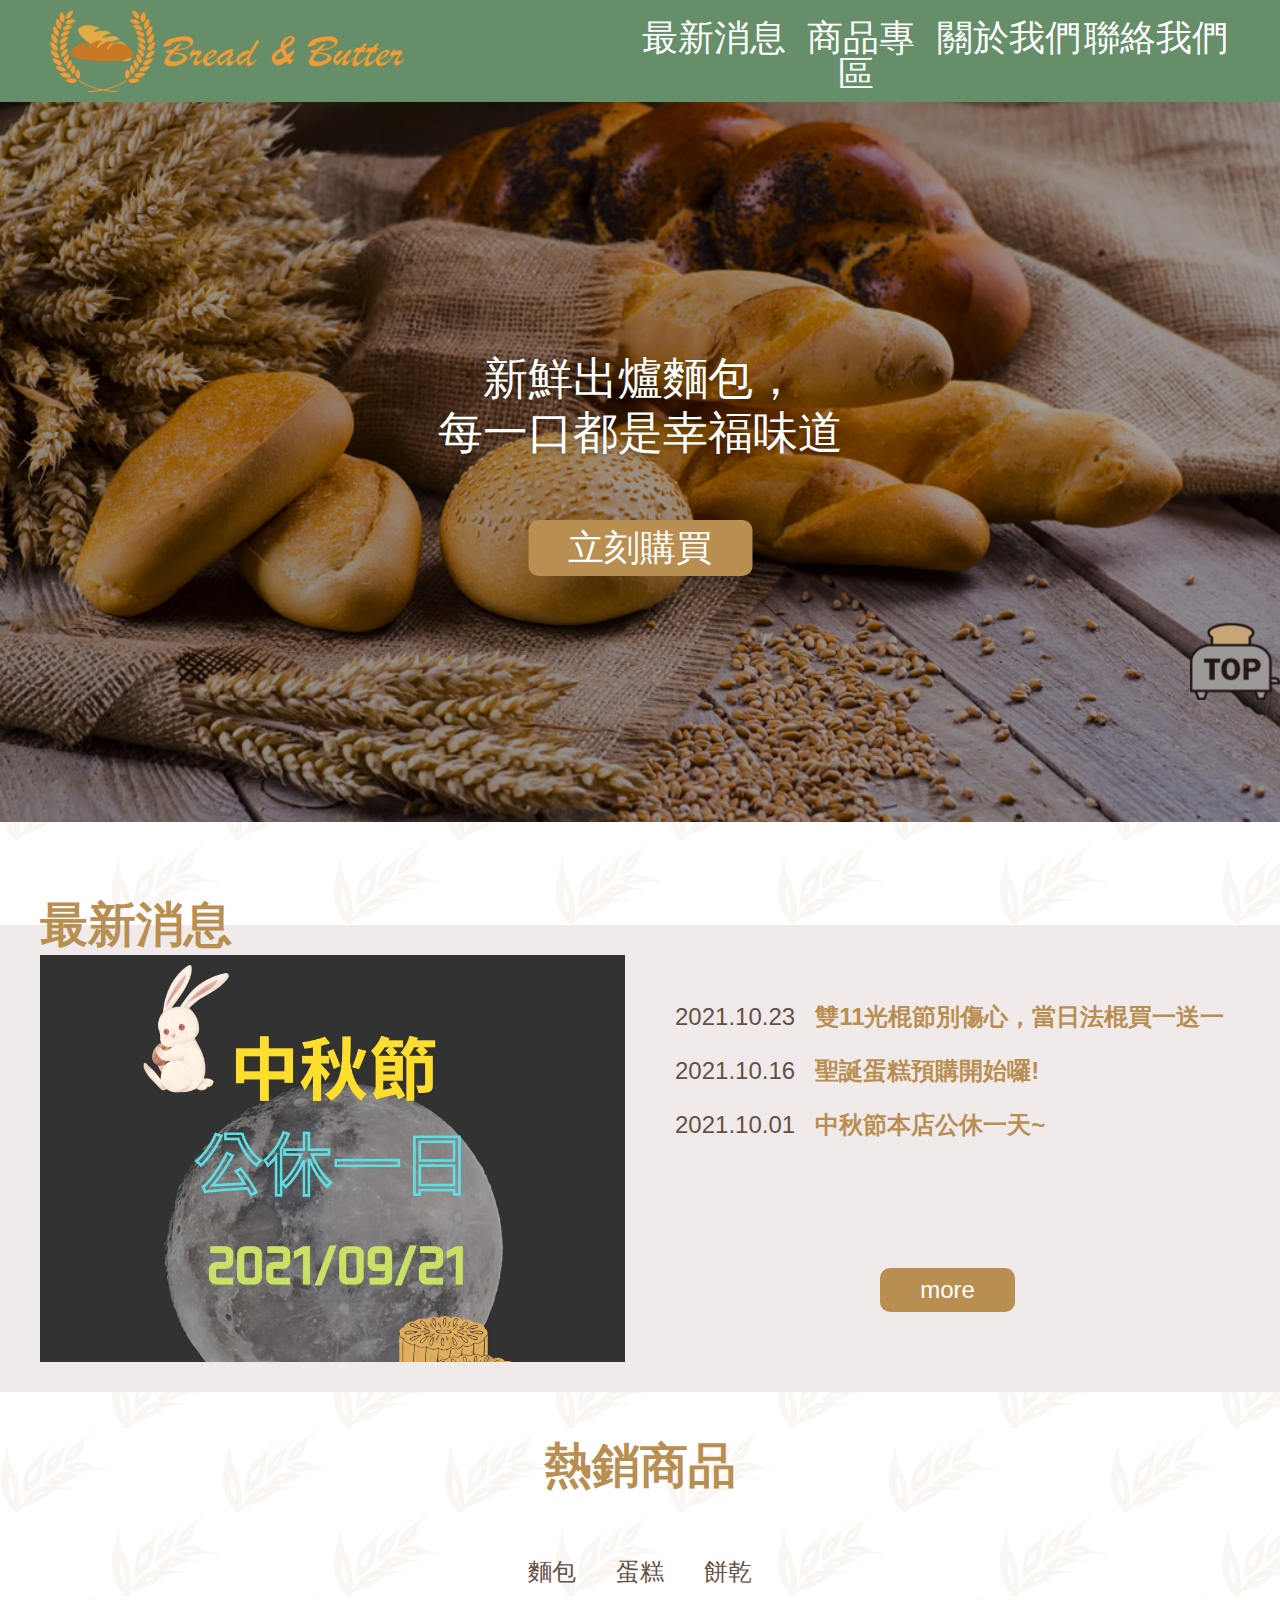
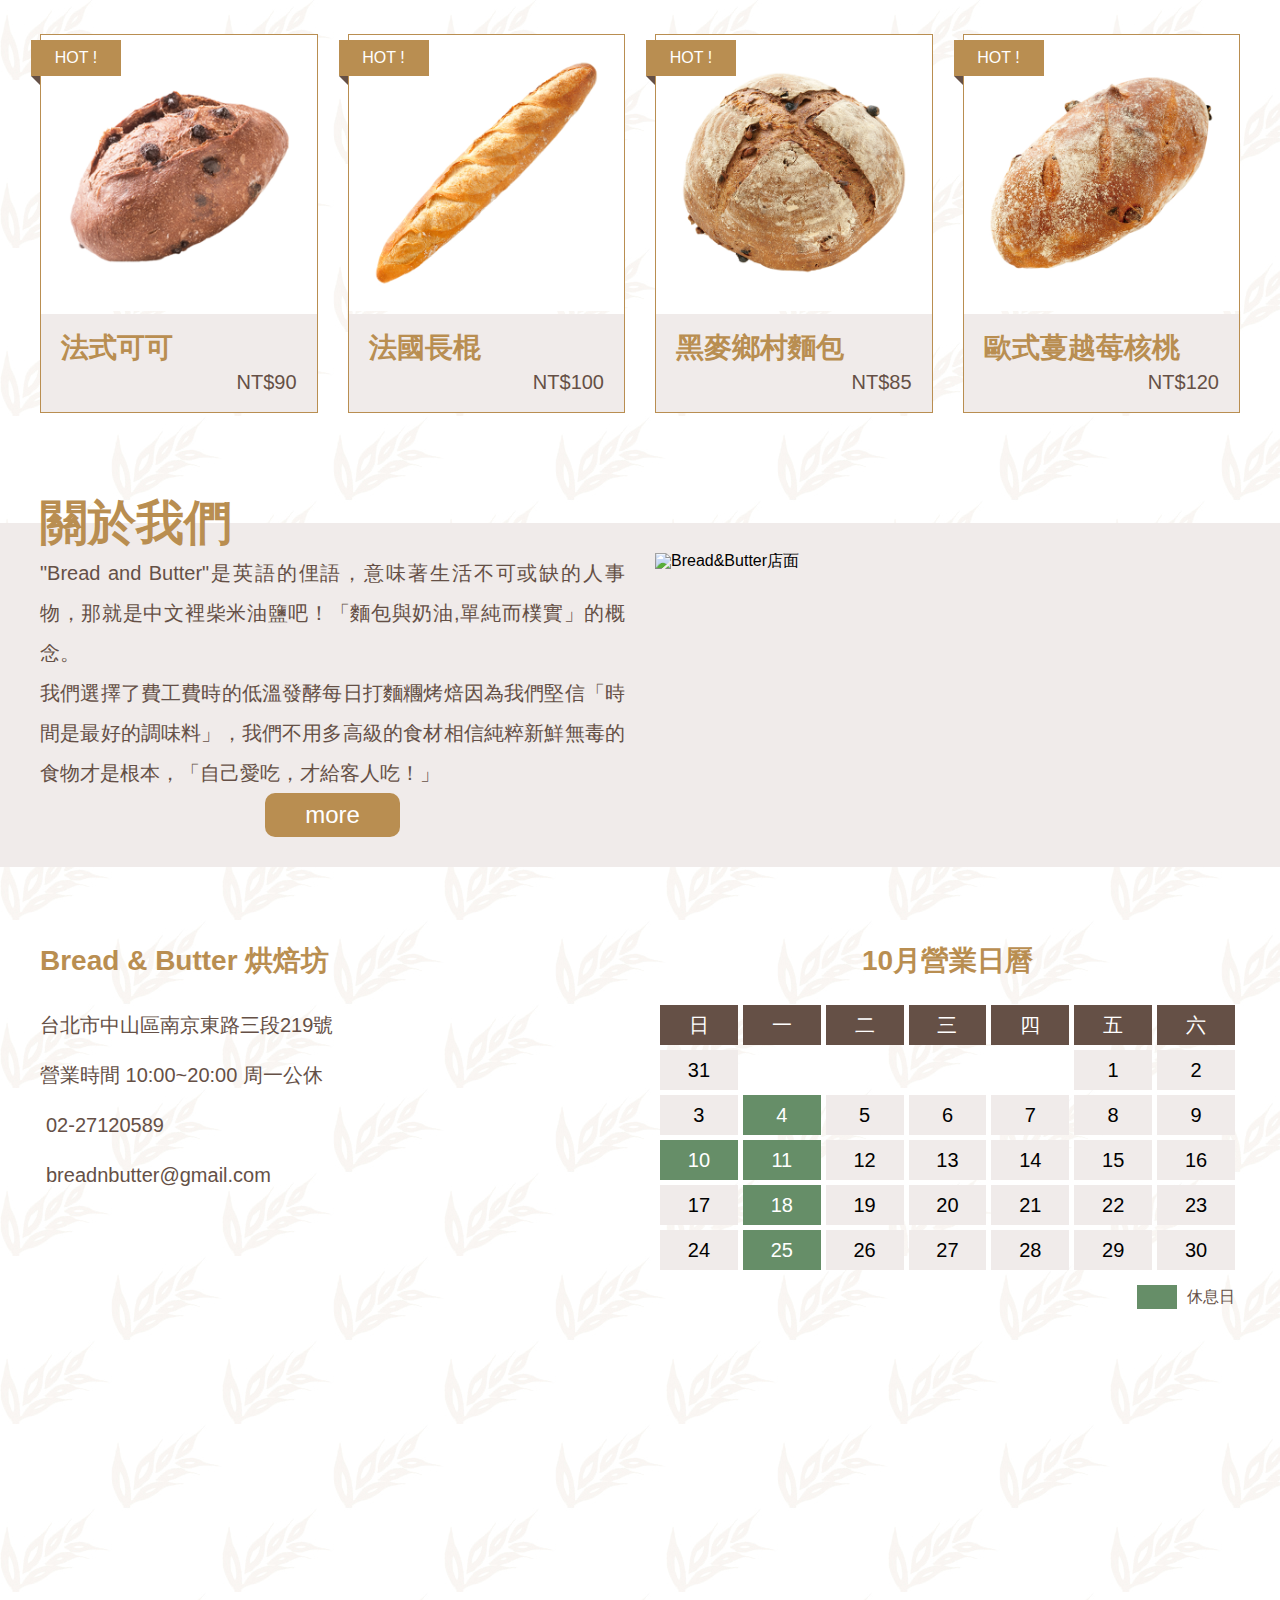
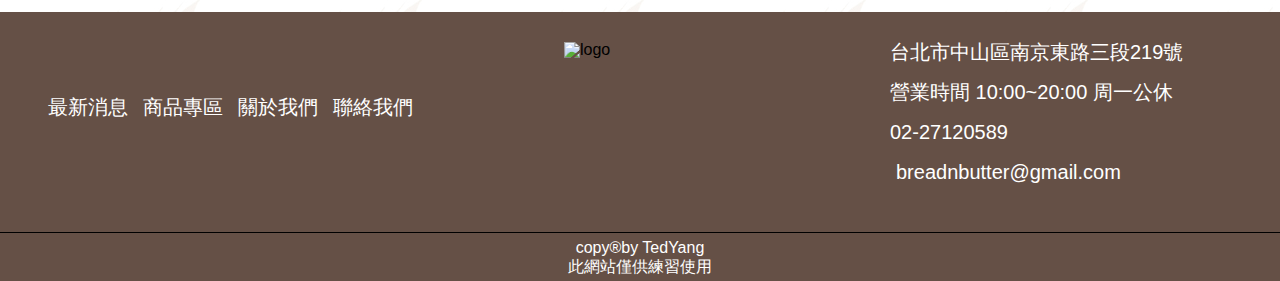
==== index.html @ bb04b6d0 "Bread&Butter初版" ====
<!DOCTYPE html>
<html lang="zh-Hant">
<head>
    <meta charset="UTF-8">
    <meta http-equiv="X-UA-Compatible" content="IE=edge">
    <meta name="viewport" content="width=device-width, initial-scale=1.0">
    <script src="https://kit.fontawesome.com/2c95395281.js" crossorigin="anonymous"></script>
    <link rel="stylesheet" href="./styles/grid.css">
    <link rel="stylesheet" href="./styles/reset.css">
    <link rel="stylesheet" href="./styles/index.css">
    <title>Bread&Butter烘焙坊 | 首頁</title>
</head>
<body>
    <!-- header區域 -->
    <header>
        <h1 class="logo">
            <a href="./index.html">
                <img src="./picture/logo/logo橫.png" alt="Bread&Butter">
            </a>
        </h1>
        <nav>
            <ul>
                <li><a href="./news.html">最新消息</a></li>
                <li><a href="./products.html">商品專區&nbsp<i class="fas fa-chevron-down"></i></a></li>
                <li><a href="./about.html">關於我們</a></li>
                <li><a href="./contact.html">聯絡我們</a></li>
            </ul>
            <div class="nav-icon">
                <a href="./login.html"><i class="fas fa-user"></i></a>
                <a href="#"><i class="fas fa-shopping-cart"></i></a>
            </div>
        </nav>
    </header>


    <!-- slogan-banner區 -->
    <section class="banner" >
        <div class="slider">
            <img src="./picture/banner/banner1.png" alt="banner">
        </div>
        <div class="slogan">
            <p>新鮮出爐麵包，</p>
            <p>每一口都是幸福味道</p>
            <a class="btn" href="./products.html">立刻購買</a>
        </div>
    </section>

    <!-- 最新消息 -->
    <section class="news">
        <div class="container">
            <h2>最新消息</h2>
            <div class="row">
                <div class="col-12 col-md-6">
                    <div class="pic">
                        <img src="./picture/news/中秋節.png" alt="中秋放假">
                    </div>
                </div>
                <div class="col-12 col-md-6">
                    <div class="news-txt">
                        <div class="news-list">
                            <div class="news-title">
                                <time datetime="2021-10-23">2021.10.23</time>
                                <h3><a href="#">雙11光棍節別傷心，當日法棍買一送一</a></h3>
                            </div>
                            <div class="news-title">
                                <time datetime="2021-10-16">2021.10.16</time>
                                <h3><a href="#">聖誕蛋糕預購開始囉!</a></h3>
                            </div>
                            <div class="news-title">
                                <time datetime="2021-10-01">2021.10.01</time>
                                <h3><a href="#">中秋節本店公休一天~</a></h3>
                            </div>
                        </div>
                        <a class="more" href="./news.html">more</a>
                    </div>
                </div>
            </div>
        </div>
    </section>

    <!-- 熱銷商品 -->
    <section class="hot-product">
        <h2>熱銷商品</h2>
        <div class="product-tabs">
            <a class="product-tab" href="#">麵包</a>
            <a class="product-tab" href="#">蛋糕</a>
            <a class="product-tab" href="#">餅乾</a>
        </div>
        <div class="container">
            <div class="row">
                <div class="product-card col-6 col-md-3">
                    <div class="product-item">
                        <div class="hot-tag">HOT !
                            <div class="angle"></div>
                        </div>
                        <div class="pic">
                            <img src="./picture/product/法式可可.jpg" alt="法式可可">
                            <div class="product-btn">
                                <div class="detail">
                                    <a href="#">
                                        <i class="fas fa-search"></i>
                                    </a>
                                </div>
                                <div class="shopping-cart">
                                    <a href="">
                                        <i class="fas fa-shopping-cart"></i>
                                    </a>
                                </div>
                            </div>
                        </div>
                        <div class="txt">
                            <h3>法式可可</h3>
                            <p class="price">NT$90</p>
                        </div>
                    </div>
                </div>
                <div class="product-card col-6 col-md-3">
                    <div class="product-item">
                        <div class="hot-tag">HOT !
                            <div class="angle"></div>
                        </div>
                        <div class="pic">
                            <img src="./picture/product/法國長棍.jpg" alt="法國長棍">
                            <div class="product-btn">
                                <div class="detail">
                                    <a href="./product-content.html">
                                        <i class="fas fa-search"></i>
                                    </a>
                                </div>
                                <div class="shopping-cart">
                                    <a href="">
                                        <i class="fas fa-shopping-cart"></i>
                                    </a>
                                </div>
                            </div>
                        </div>
                        <div class="txt">
                            <h3>法國長棍</h3>
                            <p class="price">NT$100</p>
                        </div>
                    </div>
                </div>
                <div class="product-card col-6 col-md-3">
                    <div class="product-item">
                        <div class="hot-tag">HOT !
                            <div class="angle"></div>
                        </div>
                        <div class="pic">
                            <img src="./picture/product/黑麥鄉村麵包.jpg" alt="黑麥鄉村麵包">
                            <div class="product-btn">
                                <div class="detail">
                                    <a href="#">
                                        <i class="fas fa-search"></i>
                                    </a>
                                </div>
                                <div class="shopping-cart">
                                    <a href="">
                                        <i class="fas fa-shopping-cart"></i>
                                    </a>
                                </div>
                            </div>
                        </div>
                        <div class="txt">
                            <h3>黑麥鄉村麵包</h3>
                            <p class="price">NT$85</p>
                        </div>
                    </div>
                </div>
                <div class="product-card col-6 col-md-3">
                    <div class="product-item">
                        <div class="hot-tag">HOT !
                            <div class="angle"></div>
                        </div>
                        <div class="pic">
                            <img src="./picture/product/歐式蔓越莓核桃.jpg" alt="歐式蔓越莓核桃">
                            <div class="product-btn">
                                <div class="detail">
                                    <a href="#">
                                        <i class="fas fa-search"></i>
                                    </a>
                                </div>
                                <div class="shopping-cart">
                                    <a href="">
                                        <i class="fas fa-shopping-cart"></i>
                                    </a>
                                </div>
                            </div>
                        </div>
                        <div class="txt">
                            <h3>歐式蔓越莓核桃</h3>
                            <p class="price">NT$120</p>
                        </div>
                    </div>
                </div>
            </div>
        </div>
    </section>

    <!-- 關於我們 -->
    <section class="about">
        <div class="container">
            <h2>關於我們</h2>
            <div class="row">
                <div class="col-12 col-md-6">
                    <div class="pic">
                        <img src="./picture/shop/店家照片.png" alt="Bread&Butter店面
                        ">
                    </div>
                </div>
                <div class="col-12 col-md-6">
                    <div class="about-txt">
                        <p><em>"Bread and Butter"</em>是英語的俚語，意味著生活不可或缺的人事物，那就是中文裡柴米油鹽吧！「麵包與奶油,單純而樸實」的概念。<br>
                        我們選擇了費工費時的低溫發酵每日打麵糰烤焙因為我們堅信「時間是最好的調味料」，我們不用多高級的食材相信純粹新鮮無毒的食物才是根本，「自己愛吃，才給客人吃！」</p>
                        <a class="more" href="#">more</a>
                    </div>
                </div>
            </div>
        </div>
    </section>

    <!-- 店家資訊 -->
    <section class="shop-info">
        <div class="container">
            <div class="row">
                <div class="col-12 col-md-6">
                    <div class="info">
                        <div class="shop-name">Bread & Butter 烘焙坊</div>
                        <div class="address">台北市中山區南京東路三段219號</div>
                        <div class="service-time">營業時間   10:00~20:00  周一公休</div>
                        <div class="tel">
                            <i class="fas fa-phone-alt"></i>
                            <span>02-27120589</span>
                        </div>
                        <div class="email">
                            <i class="fas fa-envelope"></i>
                            <a href="">breadnbutter@gmail.com</a>
                        </div>
                    </div>
                </div>
                <div class="col-12 col-md-6">
                    <div class="calendar">
                        <table>
                            <caption>10月營業日曆</caption>
                            <thead>
                                <tr>
                                    <th>日</th>
                                    <th>一</th>
                                    <th>二</th>
                                    <th>三</th>
                                    <th>四</th>
                                    <th>五</th>
                                    <th>六</th>
                                </tr>
                            </thead>
                            <tbody>
                                <tr>
                                    <td>31</td>
                                    <td class="empty"></td>
                                    <td class="empty"></td>
                                    <td class="empty"></td>
                                    <td class="empty"></td>
                                    <td>1</td>
                                    <td>2</td>
                                </tr>
                                <tr>
                                    <td>3</td>
                                    <td class="close-date">4</td>
                                    <td>5</td>
                                    <td>6</td>
                                    <td>7</td>
                                    <td>8</td>
                                    <td>9</td>
                                </tr>
                                <tr>
                                    <td class="close-date">10</td>
                                    <td class="close-date">11</td>
                                    <td>12</td>
                                    <td>13</td>
                                    <td>14</td>
                                    <td>15</td>
                                    <td>16</td>
                                </tr>
                                <tr>
                                    <td>17</td>
                                    <td class="close-date">18</td>
                                    <td>19</td>
                                    <td>20</td>
                                    <td>21</td>
                                    <td>22</td>
                                    <td>23</td>
                                </tr>
                                <tr>
                                    <td>24</td>
                                    <td class="close-date">25</td>
                                    <td>26</td>
                                    <td>27</td>
                                    <td>28</td>
                                    <td>29</td>
                                    <td>30</td>
                                </tr>
                                </tbody>
                        </table>
                        <div class="close-note">
                            <div class="close-color"></div>
                            <div class="close-text">休息日</div>
                        </div>
                    </div>
                </div>
            </div>
        </div>
    </section>

    <!-- 回到頁首 -->
    <div class="pagetop">
        <a href="#">
            <img class="nohover" src="./picture/pagetop.png" alt="pagetop">
            <img  class="hover" src="./picture/pagetop-hover.png" alt="pagetop">
        </a>
    </div>


    <!-- 地圖 -->
    <section class="map">
        <iframe src="https://www.google.com/maps/embed?pb=!1m18!1m12!1m3!1d3614.467687045422!2d121.54106421537914!3d25.052132843717526!2m3!1f0!2f0!3f0!3m2!1i1024!2i768!4f13.1!3m3!1m2!1s0x3442abe6b0446815%3A0xf006dde8c27afcc7!2z57ev6IKyVGliYU1l6ZmE6Kit5Y-w5YyX6IG36KiT5Lit5b-D!5e0!3m2!1szh-TW!2stw!4v1633399311346!5m2!1szh-TW!2stw" style="border:0;" allowfullscreen="" loading="lazy">
        </iframe>
    </section>

    <!-- footer區域 -->
    <footer>
        <div class="container">
            <div class="row">
                <div class="col-12 col-md-4">
                    <div class="footer-list">
                        <ul>
                            <li><a href="./news.html">最新消息</a></li>
                            <li><a href="./products.html">商品專區</a></li>
                            <li><a href="./about.html">關於我們</a></li>
                            <li><a href="./contact.html">聯絡我們</a></li>
                        </ul>
                    </div>
                </div>
                <div class="col-12 col-md-4 ">
                    <div class="footer-logo">
                        <img src="./picture/LOGO/logo.png" alt="logo">
                    </div>
                </div>
                <div class="col-12 col-md-4">
                    <div class="footer-info">
                        <div class="address">台北市中山區南京東路三段219號</div>
                        <div class="service-time">營業時間   10:00~20:00  周一公休</div>
                        <div class="tel">
                            <i class="fas fa-phone-alt"></i>
                            <span>02-27120589</span>
                        </div>
                        <div class="email">
                            <i class="fas fa-envelope"></i>
                            <a href="">breadnbutter@gmail.com</a>
                        </div>
                    </div>    
                </div>
            </div>
        </div>
        <div class="copyright">
            <p>copy&reg;by TedYang<br>此網站僅供練習使用</p>
        </div>       
    </footer>
</body>
</html>
---- styles/grid.css ----
* {
  margin: 0;
  padding: 0;
}

:root {
  --col-gap: 15px;
}

.container {
  max-width: 1200px;
  margin: auto;
  padding: 0 var(--col-gap);
}

.row {
  display: flex;
  flex-wrap: wrap;
  margin-left: calc(var(--col-gap) * -1);
  margin-right: calc(var(--col-gap) * -1);
}

[class*="col-"],
.col {
  box-sizing: border-box;
  padding: 0 var(--col-gap);
  margin-bottom: calc(var(--col-gap) * 2);
  margin-top: calc(var(--col-gap) * 2);
}
.col-1 {
  /* width: 8.333333%; */
  flex: 0 0 8.333333%;
}
.col-2 {
  /* width: 16.666666%; */
  flex: 0 0 16.666666%;
}
.col-3 {
  /* width: 25%; */
  flex: 0 0 25%;
}
.col-4 {
  /* width: 33.333333%; */
  flex: 0 0 33.333333%;
}
.col-5 {
  /* width: 41.666666%; */
  flex: 0 0 41.666666%;
}
.col-6 {
  /* width: 50%; */
  flex: 0 0 50%;
}
.col-7 {
  /* width: 58.333333%; */
  flex: 0 0 58.333333%;
}
.col-8 {
  /* width: 66.666666%; */
  flex: 0 0 66.666666%;
}
.col-9 {
  /* width: 75%; */
  flex: 0 0 75%;
}
.col-10 {
  /* width: 83.333333%; */
  flex: 0 0 83.333333%;
}
.col-11 {
  /* width: 91.666666%; */
  flex: 0 0 91.666666%;
}
.col-12 {
  /* width: 100%; */
  flex: 0 0 100%;
}

@media screen and (min-width: 768px) {
  .col-md-1 {
    /* width: 8.333333%; */
    flex: 0 0 8.333333%;
  }
  .col-md-2 {
    /* width: 16.666666%; */
    flex: 0 0 16.666666%;
  }
  .col-md-3 {
    /* width: 25%; */
    flex: 0 0 25%;
  }
  .col-md-4 {
    /* width: 33.333333%; */
    flex: 0 0 33.333333%;
  }
  .col-md-5 {
    /* width: 41.666666%; */
    flex: 0 0 41.666666%;
  }
  .col-md-6 {
    /* width: 50%; */
    flex: 0 0 50%;
  }
  .col-md-7 {
    /* width: 58.333333%; */
    flex: 0 0 58.333333%;
  }
  .col-md-8 {
    /* width: 66.666666%; */
    flex: 0 0 66.666666%;
  }
  .col-md-9 {
    /* width: 75%; */
    flex: 0 0 75%;
  }
  .col-md-10 {
    /* width: 83.333333%; */
    flex: 0 0 83.333333%;
  }
  .col-md-11 {
    /* width: 91.666666%; */
    flex: 0 0 91.666666%;
  }
  .col-md-12 {
    /* width: 100%; */
    flex: 0 0 100%;
  }
}

@media screen and (min-width: 1024px) {
  .col-lg-1 {
    /* width: 8.333333%; */
    flex: 0 0 8.333333%;
  }
  .col-lg-2 {
    /* width: 16.666666%; */
    flex: 0 0 16.666666%;
  }
  .col-lg-3 {
    /* width: 25%; */
    flex: 0 0 25%;
  }
  .col-lg-4 {
    /* width: 33.333333%; */
    flex: 0 0 33.333333%;
  }
  .col-lg-5 {
    /* width: 41.666666%; */
    flex: 0 0 41.666666%;
  }
  .col-lg-6 {
    /* width: 50%; */
    flex: 0 0 50%;
  }
  .col-lg-7 {
    /* width: 58.333333%; */
    flex: 0 0 58.333333%;
  }
  .col-lg-8 {
    /* width: 66.666666%; */
    flex: 0 0 66.666666%;
  }
  .col-lg-9 {
    /* width: 75%; */
    flex: 0 0 75%;
  }
  .col-lg-10 {
    /* width: 83.333333%; */
    flex: 0 0 83.333333%;
  }
  .col-lg-11 {
    /* width: 91.666666%; */
    flex: 0 0 91.666666%;
  }
  .col-lg-12 {
    /* width: 100%; */
    flex: 0 0 100%;
  }
}

@media screen and (min-width: 1200px) {
  .col-xl-1 {
    /* width: 8.333333%; */
    flex: 0 0 8.333333%;
  }
  .col-xl-2 {
    /* width: 16.666666%; */
    flex: 0 0 16.666666%;
  }
  .col-xl-3 {
    /* width: 25%; */
    flex: 0 0 25%;
  }
  .col-xl-4 {
    /* width: 33.333333%; */
    flex: 0 0 33.333333%;
  }
  .col-xl-5 {
    /* width: 41.666666%; */
    flex: 0 0 41.666666%;
  }
  .col-xl-6 {
    /* width: 50%; */
    flex: 0 0 50%;
  }
  .col-xl-7 {
    /* width: 58.333333%; */
    flex: 0 0 58.333333%;
  }
  .col-xl-8 {
    /* width: 66.666666%; */
    flex: 0 0 66.666666%;
  }
  .col-xl-9 {
    /* width: 75%; */
    flex: 0 0 75%;
  }
  .col-xl-10 {
    /* width: 83.333333%; */
    flex: 0 0 83.333333%;
  }
  .col-xl-11 {
    /* width: 91.666666%; */
    flex: 0 0 91.666666%;
  }
  .col-xl-12 {
    /* width: 100%; */
    flex: 0 0 100%;
  }
}
---- styles/index.css ----
body {
  background-image: url(/picture/背景.gif);
  font-family: Noto Sans Tc Regular, Arial, sans-serif, serif;
}
/* header區域 */
header {
  display: flex;
  justify-content: space-between;
  align-items: center;
  background-color: rgb(102, 142, 104);
  padding: 10px 50px;
  position: sticky;
  top: 0;
  z-index: 99;
  box-sizing: border-box;
}

.logo {
  width: 30%;
}
.logo a img {
  width: 100%;
  vertical-align: bottom;
}

nav {
  width: 50%;
  display: flex;
  justify-content: space-between;
  align-self: flex-end;
  position: relative;
}

nav ul {
  width: 100%;
  display: flex;
}

nav ul li {
  width: 25%;
  text-align: center;
}

nav ul li a {
  text-decoration: none;
  color: white;
  font-size: 36px;
}

.nav-icon a i {
  text-decoration: none;
  color: white;
  font-size: 30px;
}

.nav-icon {
  position: absolute;
  right: 40px;
  top: -50px;
}
.nav-icon a {
  margin-left: 30px;
}

/* slogan-banner區 */
.banner {
  margin-bottom: 100px;
  position: relative;
}

.banner .slider img {
  width: 100%;
  height: 80vh;
  object-fit: cover;
  object-position: center center;
}

.slogan {
  display: flex;
  flex-direction: column;
  align-items: center;
  position: absolute;
  top: 50%;
  left: 50%;
  transform: translate(-50%, -50%);
}

.slogan p {
  color: white;
  font-size: 5vmin;
  line-height: 1.2;
  text-shadow: 0 3px 5px rgba(0, 0, 0, 0.3);
}

.slogan a.btn {
  margin-top: 60px;
  text-decoration: none;
  color: white;
  background-color: rgb(185, 142, 81);
  font-size: 4vmin;
  padding: 10px 40px;
  border: none;
  border-radius: 10px;
  text-decoration: none;
  color: white;
}

.slogan a.btn:hover {
  background-color: rgb(101, 80, 70);
}

/* 最新消息 */
.news {
  background-color: rgb(240, 235, 234);
}

.news .container {
  position: relative;
}

.news h2 {
  font-size: 48px;
  font-weight: 700;
  color: rgb(185, 142, 81);
  position: absolute;
  top: -24px;
}

.news .pic {
  width: 100%;
  height: 100%;
}

.news .pic img {
  width: 100%;
  height: 100%;
  object-fit: cover;
  vertical-align: bottom;
}

.news-txt {
  display: flex;
  flex-direction: column;
  height: 100%;
  justify-content: space-around;
}

.news-title {
  display: flex;
  margin-bottom: 30px;
}

.news-title time {
  color: rgb(101, 80, 70);
  font-size: 24px;
  padding: 0 20px;
}

.news-title h3 a {
  color: rgb(185, 142, 81);
  text-decoration: none;
  font-size: 24px;
  font-weight: 600;
}

.news-title h3 a:hover {
  border-bottom: 2px solid rgb(185, 142, 81);
}

.news-txt .more {
  align-self: center;
  border: none;
  background-color: rgb(185, 142, 81);
  color: white;
  text-decoration: none;
  font-size: 24px;
  padding: 10px 40px;
  border-radius: 10px;
}

/* 熱銷商品 */
.hot-product {
  margin-bottom: 80px;
}

.hot-product h2 {
  color: rgb(185, 142, 81);
  font-size: 48px;
  font-weight: 700;
  text-align: center;
  margin: 50px 0;
}

div.product-tabs {
  display: flex;
  justify-content: center;
}

a.product-tab {
  color: rgb(101, 80, 70);
  font-size: 24px;
  margin: 20px;
  text-decoration: none;
}

.product-card {
  display: flex;
  flex-direction: column;
}

.product-item {
  border: 1px solid rgb(185, 142, 81);
  display: flex;
  flex-direction: column;
  flex-grow: 1;
  cursor: pointer;
  transition: transform 0.5s;
  position: relative;
}

.product-item:hover {
  transform: translateY(-10px);
  box-shadow: 0 5px 10px rgba(0, 0, 0, 0.3);
}

.product-item:hover .product-btn {
  opacity: 1;
}

.hot-tag {
  width: 70px;
  background-color: rgb(185, 142, 81);
  padding: 10px;
  text-align: center;
  color: white;
  position: absolute;
  top: 5px;
  left: -10px;
  z-index: 2;
}

.hot-tag .angle {
  height: 0;
  width: 0;
  border-top: 9px solid rgb(101, 80, 70);
  border-left: 9px solid transparent;
  position: absolute;
  left: 0;
  bottom: -9px;
}

.product-item .pic {
  width: 100%;
  position: relative;
}

.product-item .pic img {
  width: 100%;
}

.product-btn {
  display: flex;
  justify-content: space-evenly;
  align-items: center;
  background-color: rgba(0, 0, 0, 0.4);
  position: absolute;
  top: 0;
  left: 0;
  width: 100%;
  height: 100%;
  opacity: 0;
}

.detail {
  padding: 10px;
  border: 1px solid white;
  border-radius: 10px;
}

.detail:hover {
  border-color: rgb(185, 142, 81);
  background-color: rgb(185, 142, 81);
}

.detail:hover i {
  color: white;
}

.detail a i {
  font-size: 30px;
  color: white;
}

.shopping-cart {
  padding: 10px;
  border: 1px solid white;
  border-radius: 10px;
}

.shopping-cart:hover {
  border-color: rgb(185, 142, 81);
  background-color: rgb(185, 142, 81);
}

.shopping-cart:hover i {
  color: white;
}

.shopping-cart a i {
  font-size: 30px;
  color: white;
}

.product-item .txt {
  background-color: rgb(240, 235, 234);
  padding: 20px;
  display: flex;
  flex-direction: column;
  flex-grow: 1;
}

.product-item .txt h3 {
  color: rgb(185, 142, 81);
  font-size: 28px;
  font-weight: 600;
  margin-bottom: 10px;
  flex-grow: 1;
}

.product-item .txt .price {
  color: rgb(101, 80, 70);
  font-size: 20px;
  text-align: end;
}

/* 關於我們 */
.about {
  background-color: rgb(240, 235, 234);
  margin: 50px 0;
}

.about .container {
  position: relative;
}

.about h2 {
  font-size: 48px;
  font-weight: 700;
  color: rgb(185, 142, 81);
  position: absolute;
  top: -24px;
}

.about .row {
  flex-direction: column;
}

@media screen and (min-width: 768px) {
  .about .row {
    flex-direction: row-reverse;
  }
}

.about-txt {
  display: flex;
  height: 100%;
  flex-direction: column;
  text-align: justify;
  justify-content: space-around;
  direction: ltr;
}

.about-txt p {
  color: rgb(101, 80, 70);
  font-size: 20px;
  line-height: 2;
}

.about-txt a.more {
  align-self: center;
  border: none;
  background-color: rgb(185, 142, 81);
  color: white;
  text-decoration: none;
  font-size: 24px;
  padding: 10px 40px;
  border-radius: 10px;
}

a.more:hover {
  background-color: rgb(101, 80, 70);
}

.about .pic {
  width: 100%;
  height: 100%;
}

.about .pic img {
  width: 100%;
  height: 100%;
  object-fit: cover;
  vertical-align: bottom;
}

/* 店家資訊 */

.shop-name {
  color: rgb(185, 142, 81);
  font-size: 28px;
  font-weight: 600;
  margin-bottom: 40px;
}

.info {
  font-size: 20px;
  color: rgb(101, 80, 70);
}

.info .address,
.service-time,
.tel,
.email {
  margin-bottom: 30px;
}

.info .tel span {
  margin-left: 6px;
}

.info .email a {
  text-decoration: none;
  color: rgb(101, 80, 70);
  margin-left: 6px;
}

table {
  width: 100%;
  border-collapse: separate;
  border-spacing: 5px;
  text-align: center;
  empty-cells: hide;
  font-size: 20px;
}

caption {
  color: rgb(185, 142, 81);
  font-size: 28px;
  font-weight: 700;
  margin-bottom: 25px;
}

thead {
  background-color: rgb(101, 80, 70);
  color: #fff;
}

th {
  padding: 10px 0;
}

td {
  background-color: rgb(240, 235, 234);
  padding: 10px 0;
}

.close-date {
  background-color: rgb(102, 142, 104);
  color: white;
}

.close-note {
  display: flex;
  justify-content: flex-end;
  align-items: center;
  margin-top: 10px;
}

.close-color {
  width: 40px;
  height: 24px;
  background-color: rgb(102, 142, 104);
  margin-right: 10px;
}

.close-text {
  margin-right: 5px;
  color: rgb(101, 80, 70);
}

/* 地圖 */
.map iframe {
  width: 100%;
  height: 30vh;
}

/* fooet區域 */
footer {
  background-color: rgb(101, 80, 70);
}

.footer-list {
  height: 100%;
  display: flex;
  align-items: center;
}

.footer-list ul {
  width: 100%;
  display: flex;
  justify-content: space-between;
}

.footer-list ul li {
  width: 25%;
  text-align: center;
}

.footer-list ul li a {
  display: block;
  width: 100%;
  color: white;
  text-decoration: none;
  /* text-align: center; */
  font-size: 20px;
  margin-bottom: 30px;
}

.footer-logo {
  width: 100%;
  display: flex;
  justify-content: center;
}

.footer-logo img {
  width: 40%;
}

.footer-info {
  margin-left: 30px;
}

.footer-info .address,
.footer-info .service-time,
.footer-info .tel,
.footer-info .email {
  font-size: 20px;
  color: white;
  margin-bottom: 20px;
}

.footer-info .email {
  display: flex;
  align-items: center;
}

.footer-info .info i {
  color: white;
}

.footer-info .email a {
  text-decoration: none;
  color: white;
  margin-left: 6px;
}

.copyright {
  color: white;
  font-size: 16px;
  text-align: center;
  line-height: 1.2;
  border-top: 1px solid black;
  padding: 5px;
}

/* 回到頁首 */

.pagetop {
  width: 90px;
  position: fixed;
  right: 0px;
  bottom: 200px;
}

.pagetop img {
  width: 100%;
  vertical-align: bottom;
}

img.hover {
  position: absolute;
  bottom: 0;
  left: 0;
  opacity: 0;
}

.pagetop:hover .nohover {
  opacity: 0;
}

.pagetop:hover .hover {
  opacity: 1;
}
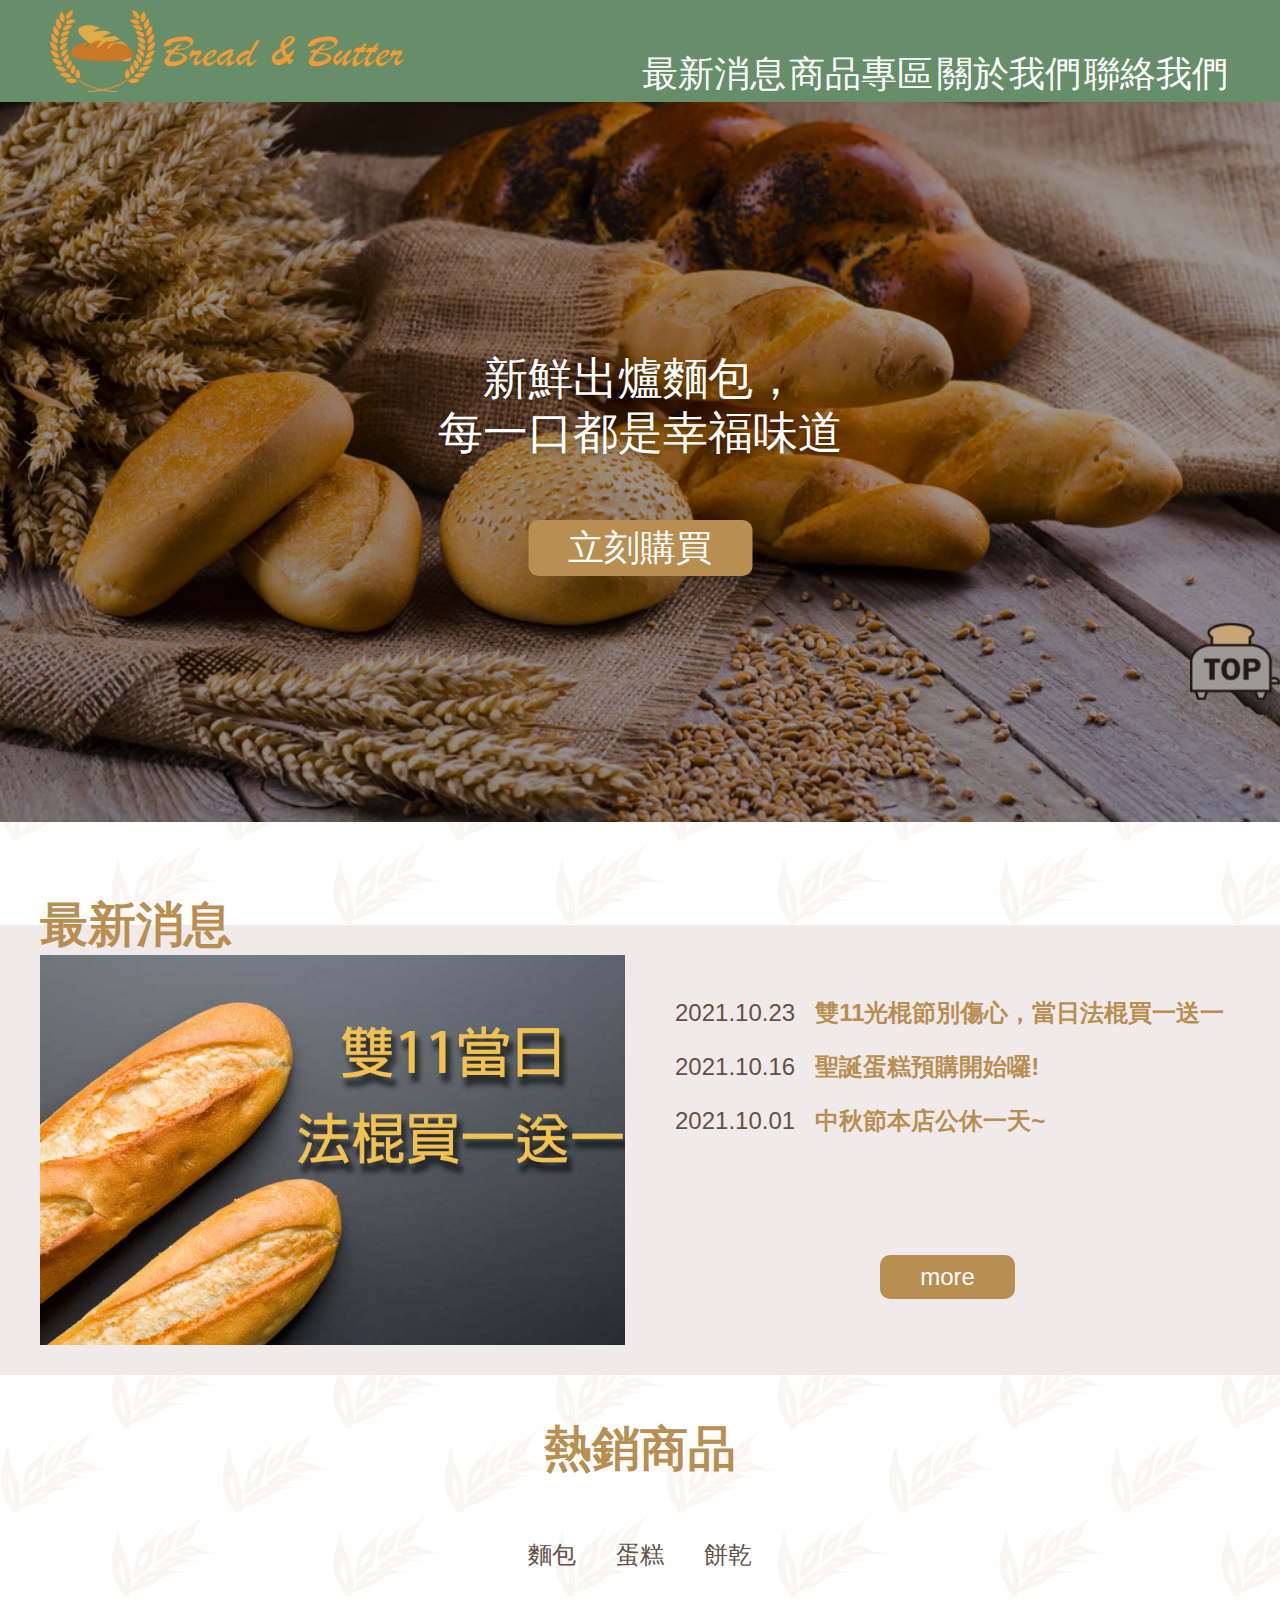
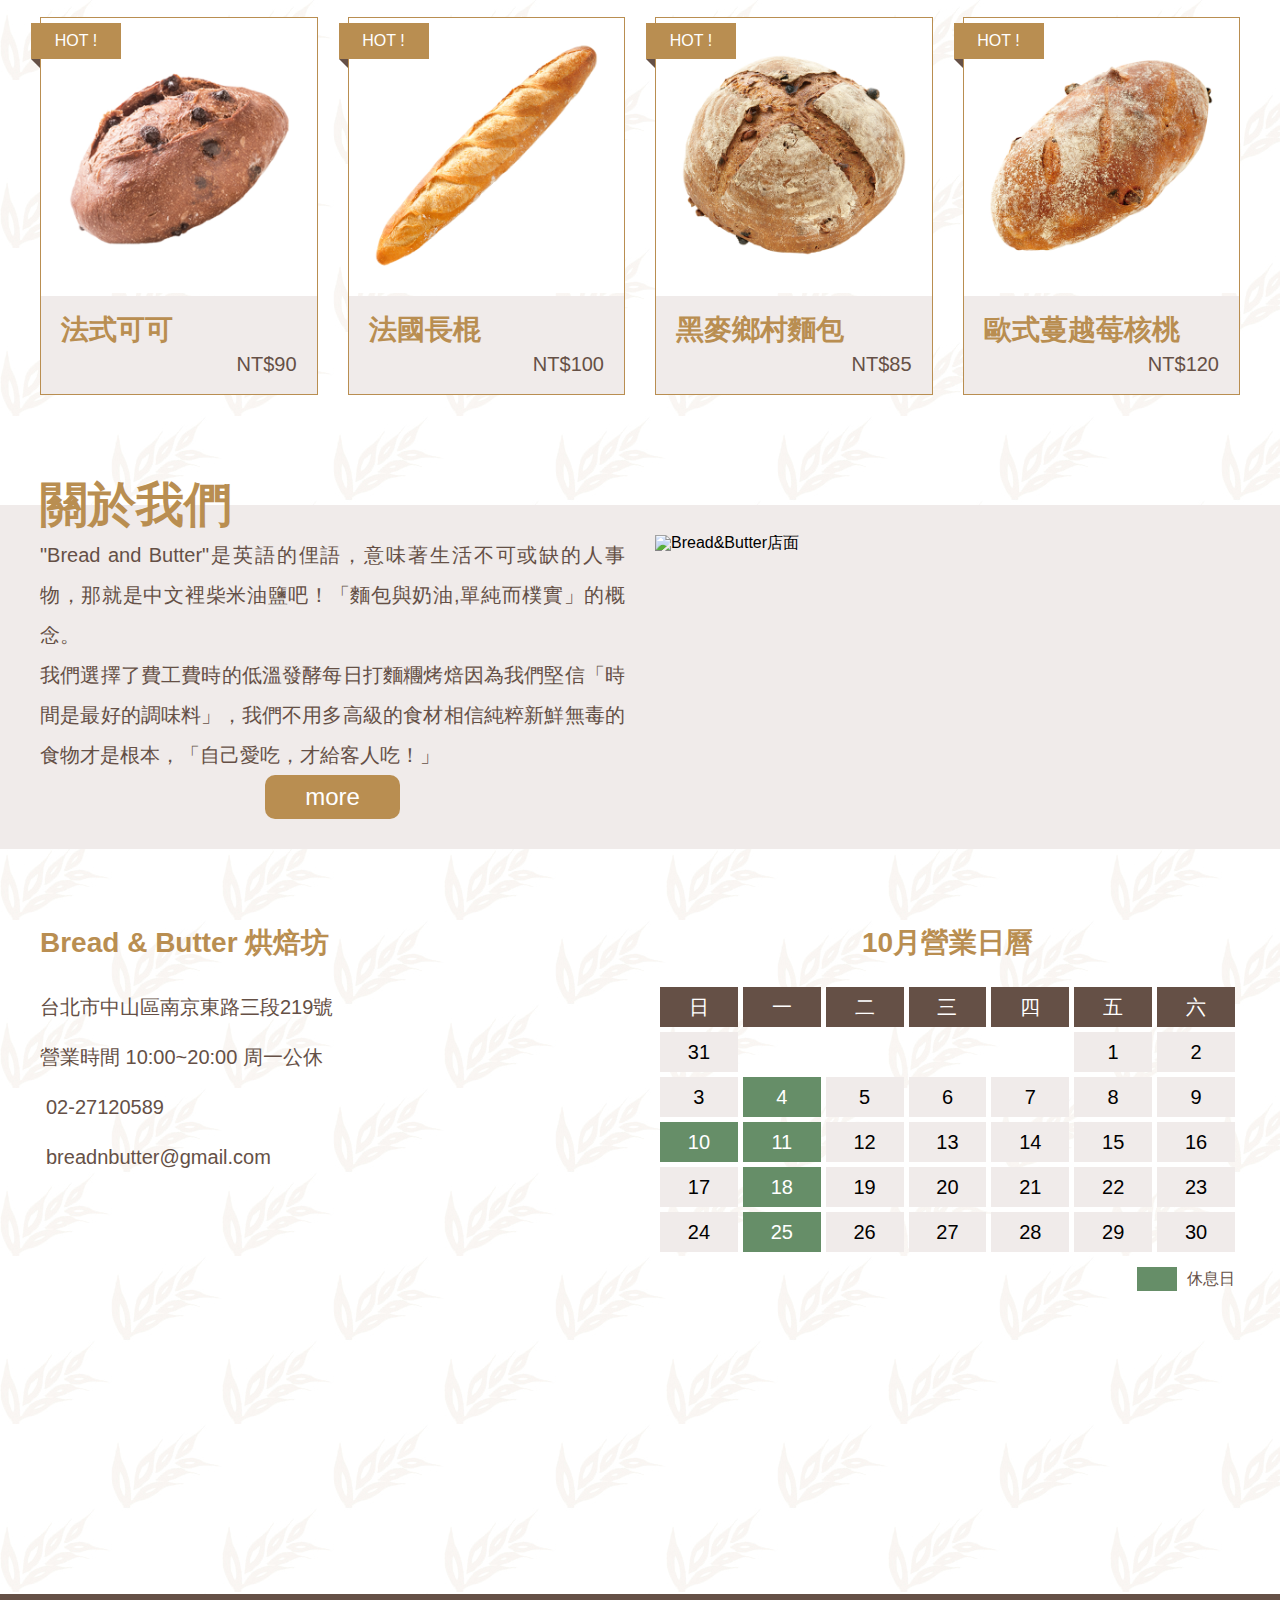
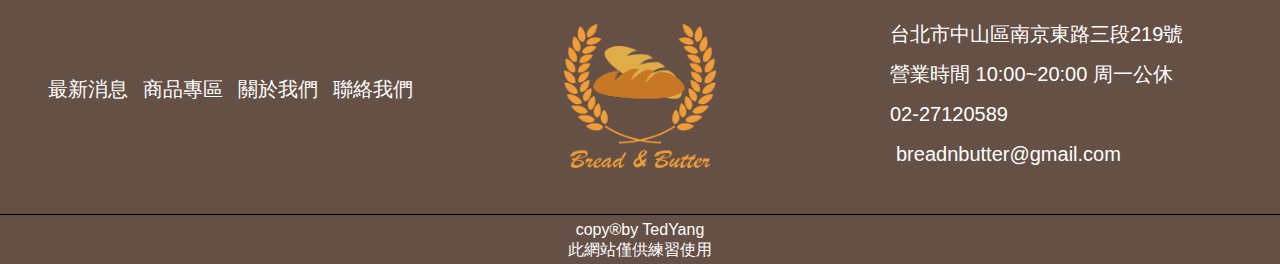
==== commit 9cd7393a: "修改nav選單" ====
--- a/index.html
+++ b/index.html
@@ -19,9 +19,16 @@
             </a>
         </h1>
         <nav>
-            <ul>
+            <ul class="first-nav">
                 <li><a href="./news.html">最新消息</a></li>
-                <li><a href="./products.html">商品專區&nbsp<i class="fas fa-chevron-down"></i></a></li>
+                <li>
+                    <a href="./products.html">商品專區</a>
+                    <ul class="second-nav">
+                        <li><a href="./products.html">麵包系列</a></li>
+                        <li><a href="./products.html">蛋糕系列</a></li>
+                        <li><a href="./products.html">手工餅乾</a></li>
+                    </ul>
+                </li>
                 <li><a href="./about.html">關於我們</a></li>
                 <li><a href="./contact.html">聯絡我們</a></li>
             </ul>
@@ -52,7 +59,7 @@
             <div class="row">
                 <div class="col-12 col-md-6">
                     <div class="pic">
-                        <img src="./picture/news/中秋節.png" alt="中秋放假">
+                        <img src="./picture/news/雙11.png" alt="雙11 ㄒ">
                     </div>
                 </div>
                 <div class="col-12 col-md-6">
@@ -341,7 +348,7 @@
                 </div>
                 <div class="col-12 col-md-4 ">
                     <div class="footer-logo">
-                        <img src="./picture/LOGO/logo.png" alt="logo">
+                        <img src="./picture/logo/logo.png" alt="logo">
                     </div>
                 </div>
                 <div class="col-12 col-md-4">
--- a/styles/index.css
+++ b/styles/index.css
@@ -31,20 +31,55 @@
   position: relative;
 }
 
-nav ul {
-  width: 100%;
-  display: flex;
-}
-
-nav ul li {
+nav ul.first-nav {
+  width: 100%;
+  display: flex;
+  margin-bottom: -10px;
+}
+
+nav ul.first-nav > li {
   width: 25%;
   text-align: center;
-}
-
-nav ul li a {
+  position: relative;
+}
+
+nav ul.first-nav > li > a {
+  width: 100%;
+  padding: 10px 0;
+  display: inline-block;
   text-decoration: none;
   color: white;
   font-size: 36px;
+}
+
+nav li:hover > a {
+  background-color: rgb(185, 142, 81);
+}
+
+nav ul.first-nav > li:hover .second-nav {
+  display: block;
+}
+
+.second-nav {
+  position: absolute;
+  top: 100%;
+  left: 0;
+  display: none;
+  width: 100%;
+  background-color: rgb(102, 142, 104);
+}
+
+.second-nav li {
+  width: 100%;
+}
+
+.second-nav li a {
+  display: inline-block;
+  text-decoration: none;
+  width: 100%;
+  padding: 10px 0;
+  font-size: 36px;
+  color: white;
 }
 
 .nav-icon a i {
@@ -60,6 +95,10 @@
 }
 .nav-icon a {
   margin-left: 30px;
+}
+
+.nav-icon a:hover i {
+  color: rgb(185, 142, 81);
 }
 
 /* slogan-banner區 */
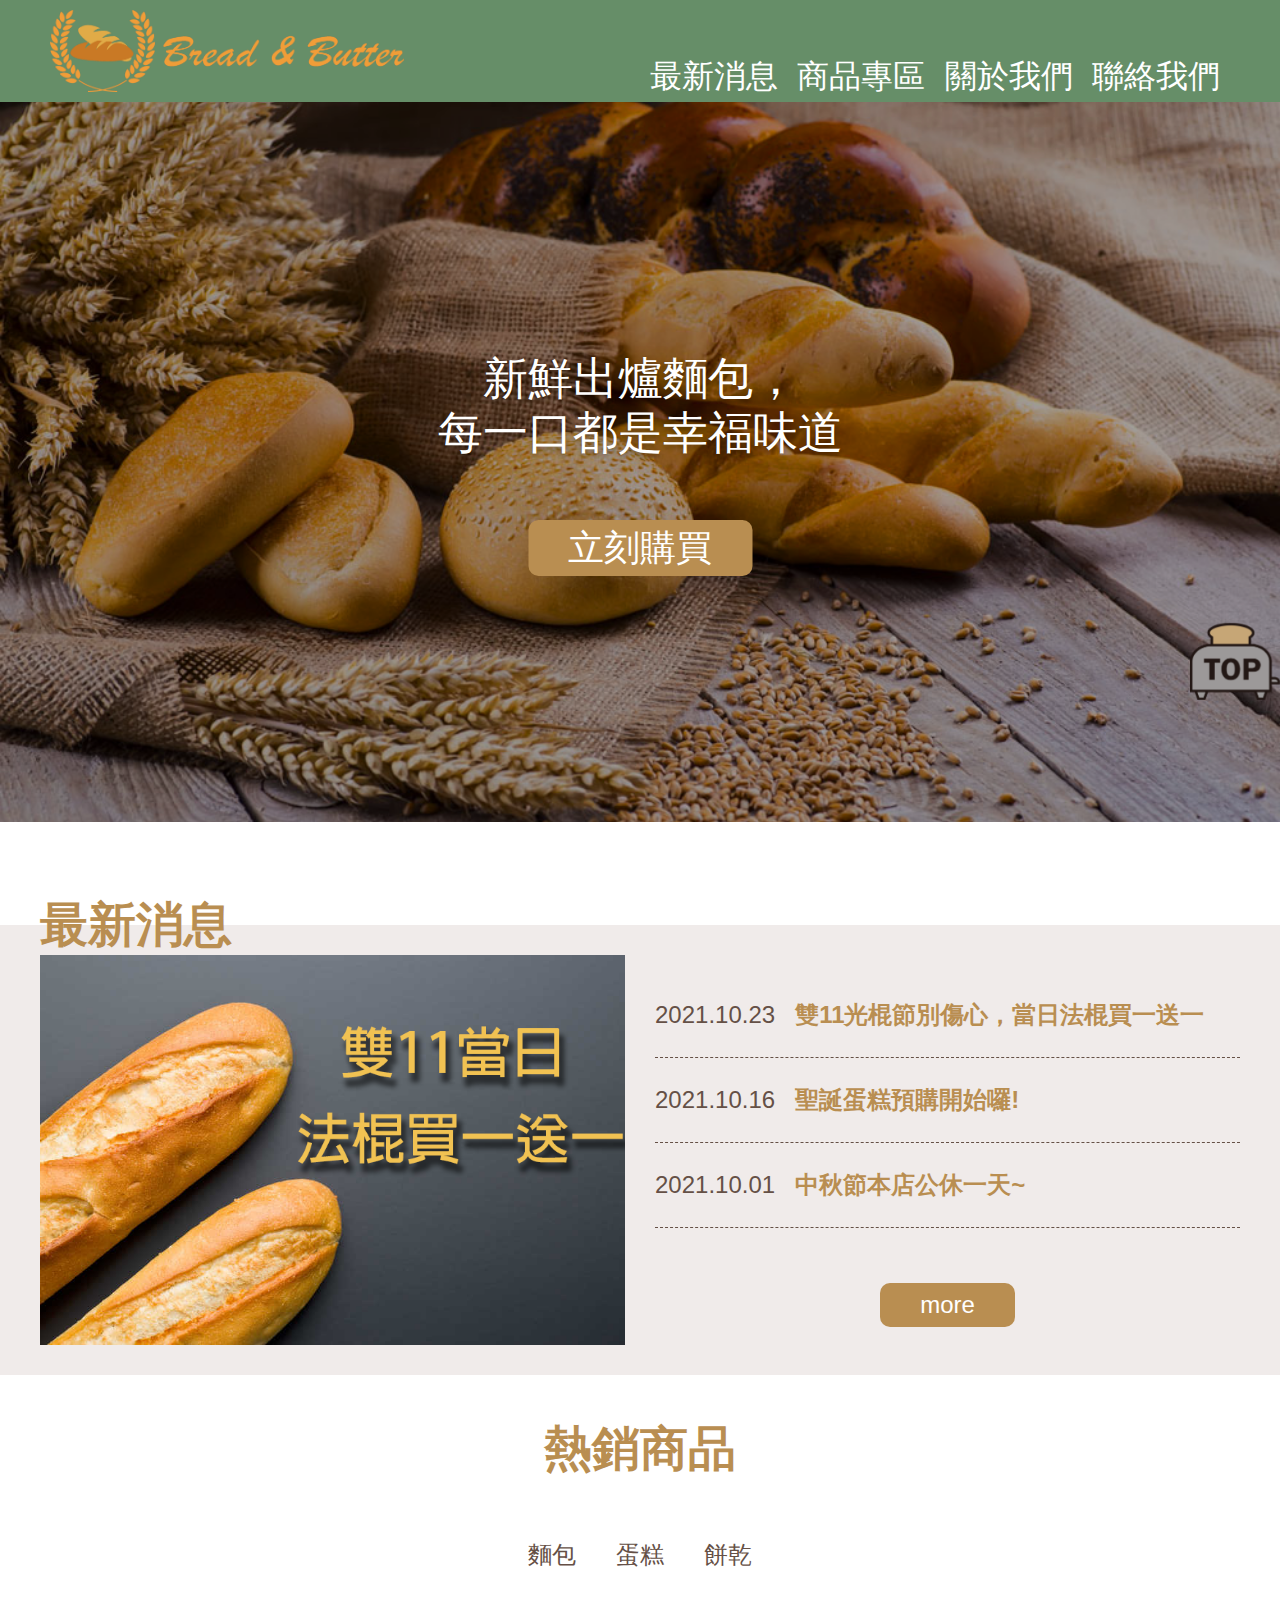
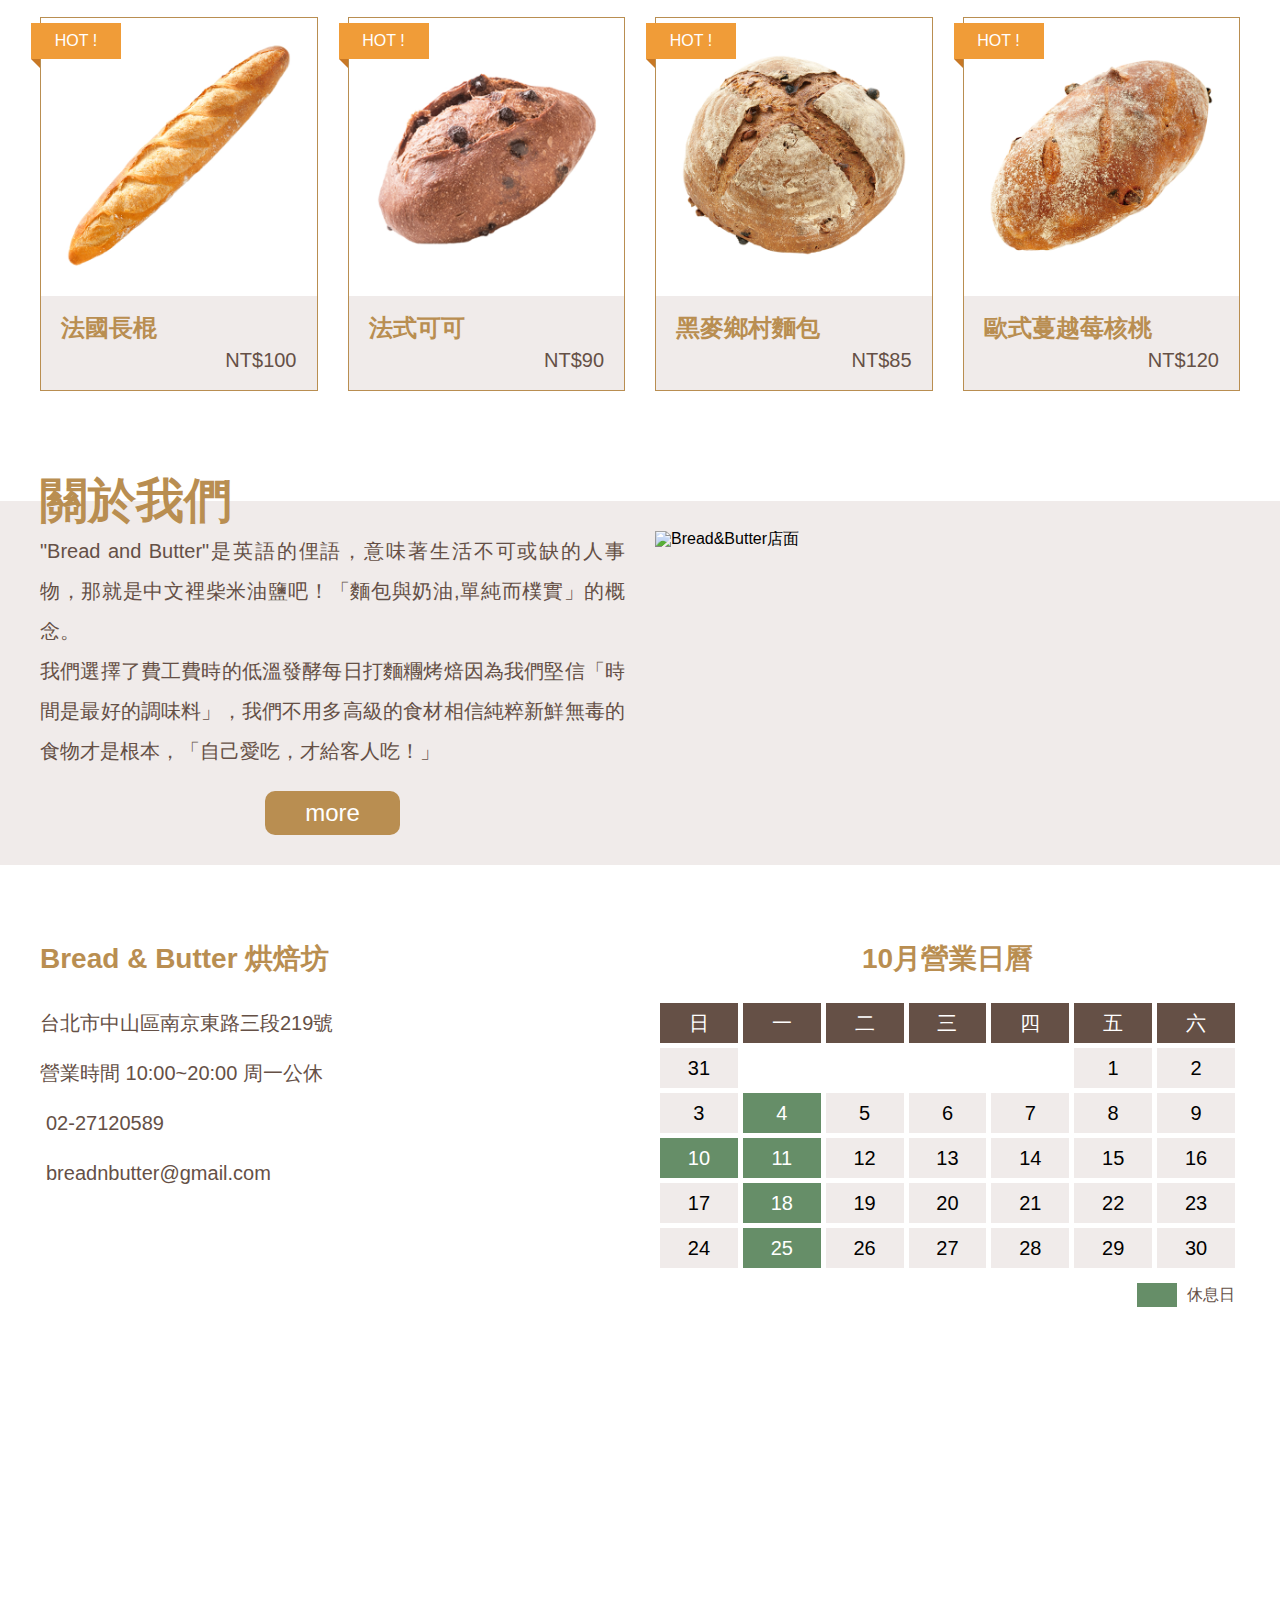
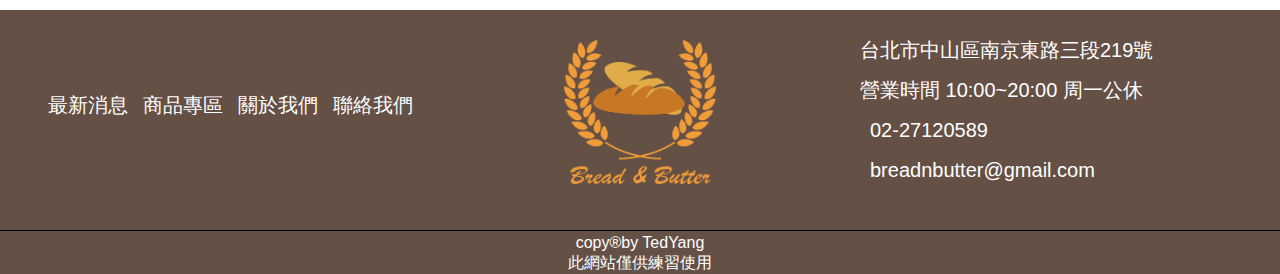
==== commit 9bf3edf9: "修改中" ====
--- a/index.html
+++ b/index.html
@@ -7,6 +7,8 @@
     <script src="https://kit.fontawesome.com/2c95395281.js" crossorigin="anonymous"></script>
     <link rel="stylesheet" href="./styles/grid.css">
     <link rel="stylesheet" href="./styles/reset.css">
+    <link rel="stylesheet" href="./styles/header.css">
+    <link rel="stylesheet" href="./styles/footer.css">
     <link rel="stylesheet" href="./styles/index.css">
     <title>Bread&Butter烘焙坊 | 首頁</title>
 </head>
@@ -101,6 +103,32 @@
                             <div class="angle"></div>
                         </div>
                         <div class="pic">
+                            <img src="./picture/product/法國長棍.jpg" alt="法國長棍">
+                            <div class="product-btn">
+                                <div class="detail">
+                                    <a href="./product-content.html">
+                                        <i class="fas fa-search"></i>
+                                    </a>
+                                </div>
+                                <div class="shopping-cart">
+                                    <a href="">
+                                        <i class="fas fa-shopping-cart"></i>
+                                    </a>
+                                </div>
+                            </div>
+                        </div>
+                        <div class="txt">
+                            <h3>法國長棍</h3>
+                            <p class="price">NT$100</p>
+                        </div>
+                    </div>
+                </div>
+                <div class="product-card col-6 col-md-3">
+                    <div class="product-item">
+                        <div class="hot-tag">HOT !
+                            <div class="angle"></div>
+                        </div>
+                        <div class="pic">
                             <img src="./picture/product/法式可可.jpg" alt="法式可可">
                             <div class="product-btn">
                                 <div class="detail">
@@ -118,32 +146,6 @@
                         <div class="txt">
                             <h3>法式可可</h3>
                             <p class="price">NT$90</p>
-                        </div>
-                    </div>
-                </div>
-                <div class="product-card col-6 col-md-3">
-                    <div class="product-item">
-                        <div class="hot-tag">HOT !
-                            <div class="angle"></div>
-                        </div>
-                        <div class="pic">
-                            <img src="./picture/product/法國長棍.jpg" alt="法國長棍">
-                            <div class="product-btn">
-                                <div class="detail">
-                                    <a href="./product-content.html">
-                                        <i class="fas fa-search"></i>
-                                    </a>
-                                </div>
-                                <div class="shopping-cart">
-                                    <a href="">
-                                        <i class="fas fa-shopping-cart"></i>
-                                    </a>
-                                </div>
-                            </div>
-                        </div>
-                        <div class="txt">
-                            <h3>法國長棍</h3>
-                            <p class="price">NT$100</p>
                         </div>
                     </div>
                 </div>
@@ -218,7 +220,7 @@
                     <div class="about-txt">
                         <p><em>"Bread and Butter"</em>是英語的俚語，意味著生活不可或缺的人事物，那就是中文裡柴米油鹽吧！「麵包與奶油,單純而樸實」的概念。<br>
                         我們選擇了費工費時的低溫發酵每日打麵糰烤焙因為我們堅信「時間是最好的調味料」，我們不用多高級的食材相信純粹新鮮無毒的食物才是根本，「自己愛吃，才給客人吃！」</p>
-                        <a class="more" href="#">more</a>
+                        <a class="more" href="./about.html">more</a>
                     </div>
                 </div>
             </div>
@@ -324,7 +326,6 @@
             <img  class="hover" src="./picture/pagetop-hover.png" alt="pagetop">
         </a>
     </div>
-
 
     <!-- 地圖 -->
     <section class="map">
@@ -357,11 +358,11 @@
                         <div class="service-time">營業時間   10:00~20:00  周一公休</div>
                         <div class="tel">
                             <i class="fas fa-phone-alt"></i>
-                            <span>02-27120589</span>
+                            <p>02-27120589</p>
                         </div>
                         <div class="email">
                             <i class="fas fa-envelope"></i>
-                            <a href="">breadnbutter@gmail.com</a>
+                            <p>breadnbutter@gmail.com</p>
                         </div>
                     </div>    
                 </div>
--- a/styles/header.css
+++ b/styles/header.css
@@ -0,0 +1,102 @@
+body {
+  background-image: url(../picture/background.gif);
+  font-family: Noto Sans Tc Regular, Arial, sans-serif, serif;
+}
+/* header區域 */
+header {
+  display: flex;
+  justify-content: space-between;
+  align-items: center;
+  background-color: rgb(102, 142, 104);
+  padding: 10px 50px;
+  position: sticky;
+  top: 0;
+  z-index: 99;
+  box-sizing: border-box;
+}
+
+.logo {
+  width: 30%;
+}
+.logo a img {
+  width: 100%;
+  vertical-align: bottom;
+}
+
+nav {
+  width: 50%;
+  display: flex;
+  justify-content: space-between;
+  align-self: flex-end;
+  position: relative;
+}
+
+nav ul.first-nav {
+  width: 100%;
+  display: flex;
+  margin-bottom: -10px;
+}
+
+nav ul.first-nav > li {
+  width: 25%;
+  text-align: center;
+  position: relative;
+}
+
+nav ul.first-nav > li > a {
+  width: 100%;
+  padding: 10px 0;
+  display: inline-block;
+  text-decoration: none;
+  color: white;
+  font-size: 32px;
+}
+
+nav li:hover > a {
+  background-color: rgb(185, 142, 81);
+}
+
+nav ul.first-nav > li:hover .second-nav {
+  display: block;
+}
+
+.second-nav {
+  position: absolute;
+  top: 100%;
+  left: 0px;
+  display: none;
+  width: 100%;
+  background-color: rgb(102, 142, 104);
+}
+
+.second-nav li {
+  width: 100%;
+}
+
+.second-nav li a {
+  display: inline-block;
+  text-decoration: none;
+  width: 100%;
+  padding: 10px 0;
+  font-size: 32px;
+  color: white;
+}
+
+.nav-icon a i {
+  text-decoration: none;
+  color: white;
+  font-size: 30px;
+}
+
+.nav-icon {
+  position: absolute;
+  right: 50px;
+  top: -40px;
+}
+.nav-icon a {
+  margin-left: 30px;
+}
+
+.nav-icon a:hover i {
+  color: rgb(185, 142, 81);
+}
--- a/styles/footer.css
+++ b/styles/footer.css
@@ -0,0 +1,84 @@
+/* fooet區域 */
+footer {
+  background-color: rgb(101, 80, 70);
+}
+
+.footer-list {
+  height: 100%;
+  display: flex;
+  align-items: center;
+}
+
+.footer-list ul {
+  width: 100%;
+  display: flex;
+  flex-wrap: wrap;
+}
+
+.footer-list ul li {
+  text-align: center;
+  width: 25%;
+}
+
+.footer-list ul li a {
+  display: block;
+  width: 100%;
+  color: white;
+  text-decoration: none;
+  /* text-align: center; */
+  font-size: 20px;
+  margin-bottom: 30px;
+}
+
+.footer-logo {
+  width: 100%;
+  display: flex;
+  justify-content: center;
+}
+
+.footer-logo img {
+  width: 40%;
+}
+
+.footer-info {
+  display: flex;
+  flex-direction: column;
+  align-items: center;
+}
+
+.footer-info .address,
+.footer-info .service-time,
+.footer-info .tel,
+.footer-info .email {
+  font-size: 20px;
+  color: white;
+  margin-bottom: 20px;
+}
+
+.footer-info .email,
+.footer-info .tel {
+  display: flex;
+  align-items: center;
+}
+
+.footer-info i {
+  color: white;
+  margin-right: 10px;
+}
+
+.copyright {
+  color: white;
+  font-size: 16px;
+  text-align: center;
+  line-height: 1.2;
+  border-top: 1px solid black;
+  padding: 2px;
+}
+
+@media screen and (min-width: 768px) {
+  .footer-info {
+    display: flex;
+    flex-direction: column;
+    align-items: flex-start;
+  }
+}
--- a/styles/index.css
+++ b/styles/index.css
@@ -1,106 +1,3 @@
-body {
-  background-image: url(/picture/背景.gif);
-  font-family: Noto Sans Tc Regular, Arial, sans-serif, serif;
-}
-/* header區域 */
-header {
-  display: flex;
-  justify-content: space-between;
-  align-items: center;
-  background-color: rgb(102, 142, 104);
-  padding: 10px 50px;
-  position: sticky;
-  top: 0;
-  z-index: 99;
-  box-sizing: border-box;
-}
-
-.logo {
-  width: 30%;
-}
-.logo a img {
-  width: 100%;
-  vertical-align: bottom;
-}
-
-nav {
-  width: 50%;
-  display: flex;
-  justify-content: space-between;
-  align-self: flex-end;
-  position: relative;
-}
-
-nav ul.first-nav {
-  width: 100%;
-  display: flex;
-  margin-bottom: -10px;
-}
-
-nav ul.first-nav > li {
-  width: 25%;
-  text-align: center;
-  position: relative;
-}
-
-nav ul.first-nav > li > a {
-  width: 100%;
-  padding: 10px 0;
-  display: inline-block;
-  text-decoration: none;
-  color: white;
-  font-size: 36px;
-}
-
-nav li:hover > a {
-  background-color: rgb(185, 142, 81);
-}
-
-nav ul.first-nav > li:hover .second-nav {
-  display: block;
-}
-
-.second-nav {
-  position: absolute;
-  top: 100%;
-  left: 0;
-  display: none;
-  width: 100%;
-  background-color: rgb(102, 142, 104);
-}
-
-.second-nav li {
-  width: 100%;
-}
-
-.second-nav li a {
-  display: inline-block;
-  text-decoration: none;
-  width: 100%;
-  padding: 10px 0;
-  font-size: 36px;
-  color: white;
-}
-
-.nav-icon a i {
-  text-decoration: none;
-  color: white;
-  font-size: 30px;
-}
-
-.nav-icon {
-  position: absolute;
-  right: 40px;
-  top: -50px;
-}
-.nav-icon a {
-  margin-left: 30px;
-}
-
-.nav-icon a:hover i {
-  color: rgb(185, 142, 81);
-}
-
 /* slogan-banner區 */
 .banner {
   margin-bottom: 100px;
@@ -186,13 +83,14 @@
 
 .news-title {
   display: flex;
-  margin-bottom: 30px;
+  padding: 30px 0;
+  border-bottom: 1px dashed rgb(101, 80, 70);
 }
 
 .news-title time {
   color: rgb(101, 80, 70);
   font-size: 24px;
-  padding: 0 20px;
+  padding-right: 20px;
 }
 
 .news-title h3 a {
@@ -215,6 +113,7 @@
   font-size: 24px;
   padding: 10px 40px;
   border-radius: 10px;
+  margin-top: 20px;
 }
 
 /* 熱銷商品 */
@@ -268,7 +167,7 @@
 
 .hot-tag {
   width: 70px;
-  background-color: rgb(185, 142, 81);
+  background-color: rgb(240, 156, 56);
   padding: 10px;
   text-align: center;
   color: white;
@@ -281,7 +180,7 @@
 .hot-tag .angle {
   height: 0;
   width: 0;
-  border-top: 9px solid rgb(101, 80, 70);
+  border-top: 9px solid rgb(200, 120, 37);
   border-left: 9px solid transparent;
   position: absolute;
   left: 0;
@@ -360,7 +259,7 @@
 
 .product-item .txt h3 {
   color: rgb(185, 142, 81);
-  font-size: 28px;
+  font-size: 24px;
   font-weight: 600;
   margin-bottom: 10px;
   flex-grow: 1;
@@ -402,17 +301,17 @@
 
 .about-txt {
   display: flex;
-  height: 100%;
-  flex-direction: column;
+  flex-direction: column;
+  height: 100%;
   text-align: justify;
   justify-content: space-around;
-  direction: ltr;
 }
 
 .about-txt p {
   color: rgb(101, 80, 70);
   font-size: 20px;
   line-height: 2;
+  margin-bottom: 20px;
 }
 
 .about-txt a.more {
@@ -485,7 +384,7 @@
 caption {
   color: rgb(185, 142, 81);
   font-size: 28px;
-  font-weight: 700;
+  font-weight: 600;
   margin-bottom: 25px;
 }
 
@@ -533,85 +432,6 @@
   height: 30vh;
 }
 
-/* fooet區域 */
-footer {
-  background-color: rgb(101, 80, 70);
-}
-
-.footer-list {
-  height: 100%;
-  display: flex;
-  align-items: center;
-}
-
-.footer-list ul {
-  width: 100%;
-  display: flex;
-  justify-content: space-between;
-}
-
-.footer-list ul li {
-  width: 25%;
-  text-align: center;
-}
-
-.footer-list ul li a {
-  display: block;
-  width: 100%;
-  color: white;
-  text-decoration: none;
-  /* text-align: center; */
-  font-size: 20px;
-  margin-bottom: 30px;
-}
-
-.footer-logo {
-  width: 100%;
-  display: flex;
-  justify-content: center;
-}
-
-.footer-logo img {
-  width: 40%;
-}
-
-.footer-info {
-  margin-left: 30px;
-}
-
-.footer-info .address,
-.footer-info .service-time,
-.footer-info .tel,
-.footer-info .email {
-  font-size: 20px;
-  color: white;
-  margin-bottom: 20px;
-}
-
-.footer-info .email {
-  display: flex;
-  align-items: center;
-}
-
-.footer-info .info i {
-  color: white;
-}
-
-.footer-info .email a {
-  text-decoration: none;
-  color: white;
-  margin-left: 6px;
-}
-
-.copyright {
-  color: white;
-  font-size: 16px;
-  text-align: center;
-  line-height: 1.2;
-  border-top: 1px solid black;
-  padding: 5px;
-}
-
 /* 回到頁首 */
 
 .pagetop {
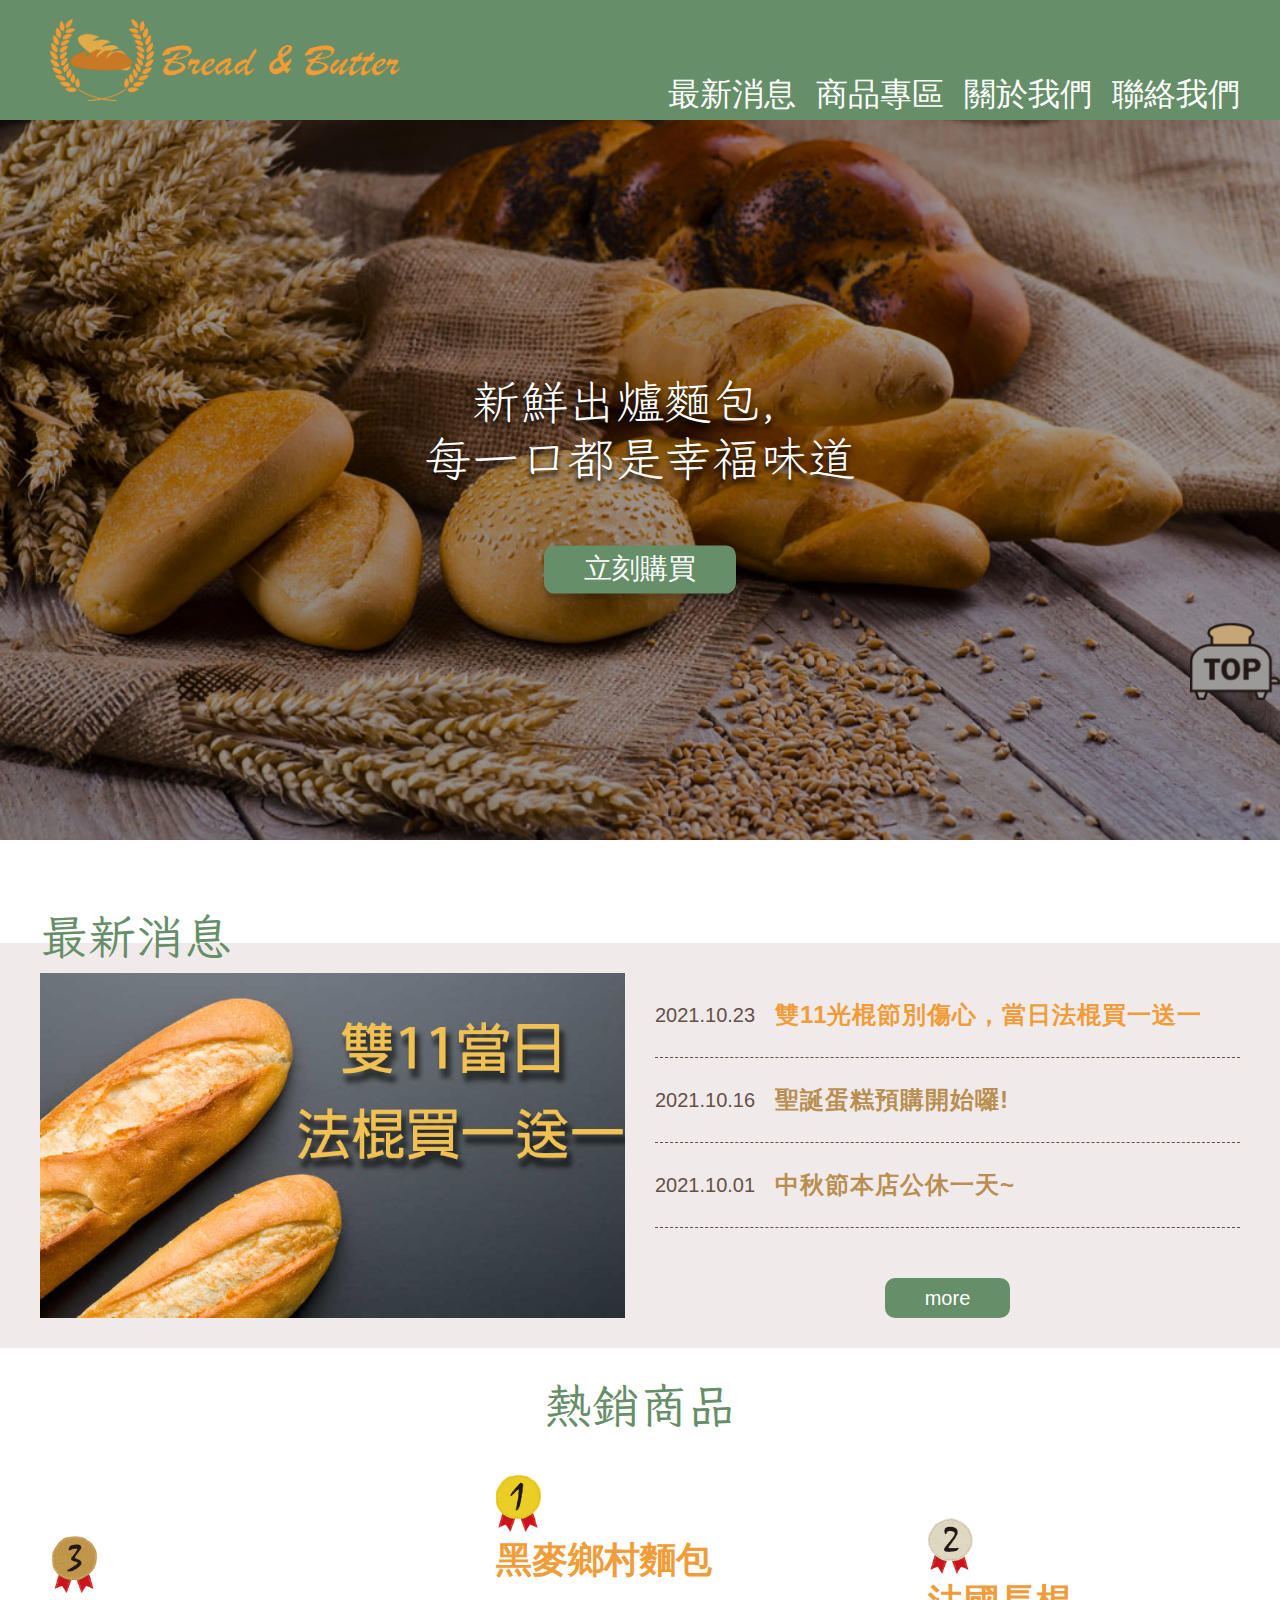
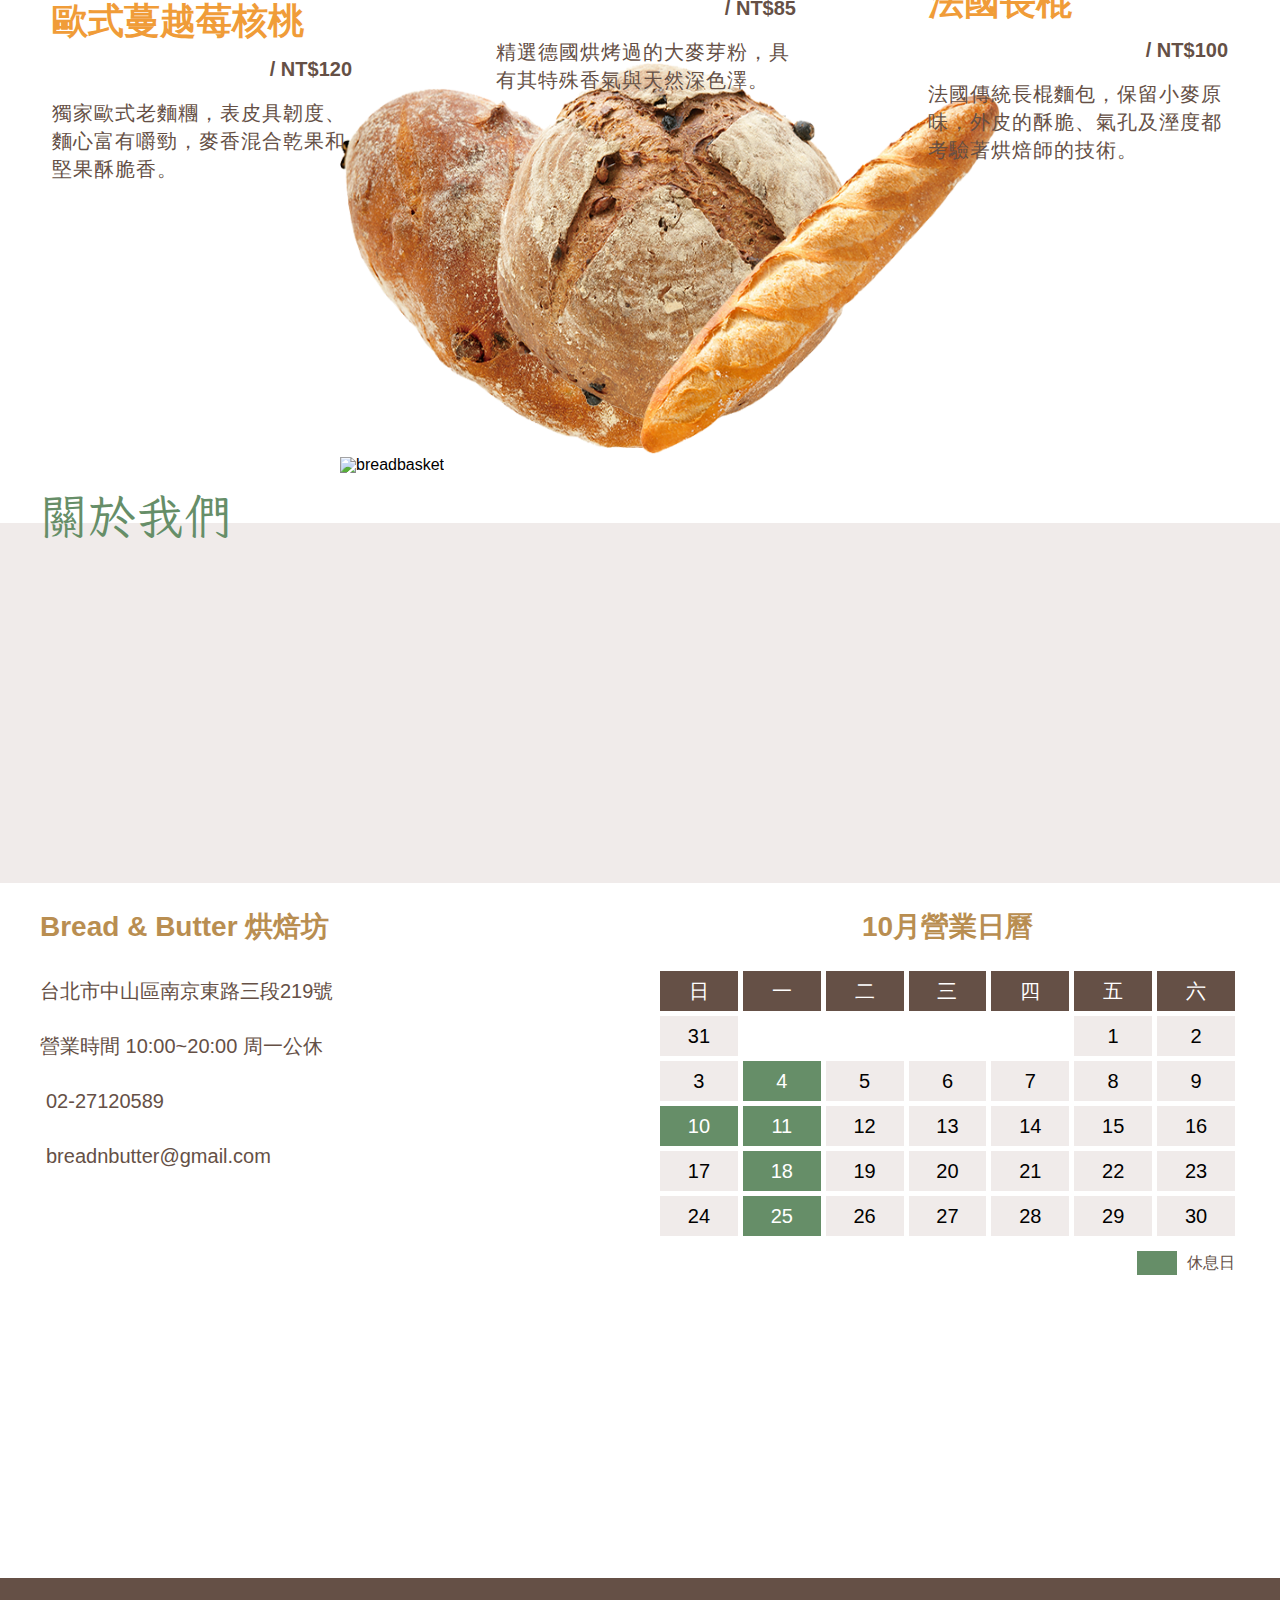
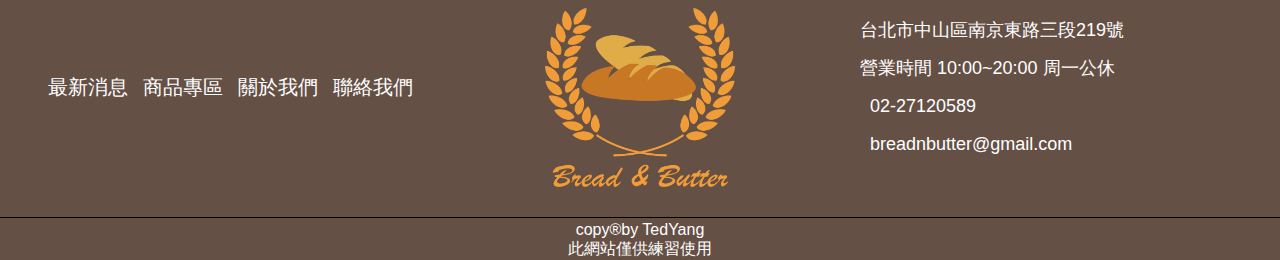
==== commit 50311794: "第2次個專" ====
--- a/index.html
+++ b/index.html
@@ -5,6 +5,10 @@
     <meta http-equiv="X-UA-Compatible" content="IE=edge">
     <meta name="viewport" content="width=device-width, initial-scale=1.0">
     <script src="https://kit.fontawesome.com/2c95395281.js" crossorigin="anonymous"></script>
+    <link rel="preconnect" href="https://fonts.googleapis.com">
+    <link rel="preconnect" href="https://fonts.gstatic.com" crossorigin>
+    <link href="https://fonts.googleapis.com/css2?family=Noto+Sans+TC&display=swap" rel="stylesheet">
+    <link href="https://fonts.googleapis.com/css2?family=Klee+One&family=Noto+Sans+TC&display=swap" rel="stylesheet">
     <link rel="stylesheet" href="./styles/grid.css">
     <link rel="stylesheet" href="./styles/reset.css">
     <link rel="stylesheet" href="./styles/header.css">
@@ -14,17 +18,27 @@
 </head>
 <body>
     <!-- header區域 -->
+    <input type="checkbox" id="menu_control">
     <header>
         <h1 class="logo">
             <a href="./index.html">
-                <img src="./picture/logo/logo橫.png" alt="Bread&Butter">
+                <img src="./picture/logo/logo02.png" alt="Bread&Butter">
             </a>
         </h1>
+
+        <!-- 漢堡 -->
+        <label for="menu_control" class="menu_btn">
+            <span></span>
+            <span></span>
+            <span></span>
+        </label>
         <nav>
             <ul class="first-nav">
                 <li><a href="./news.html">最新消息</a></li>
                 <li>
-                    <a href="./products.html">商品專區</a>
+                    <a href="./products.html" class="checkable">商品專區</a>
+                    <input type="checkbox" id="check_list">
+                    <label for="check_list" class="list_btn"></label>
                     <ul class="second-nav">
                         <li><a href="./products.html">麵包系列</a></li>
                         <li><a href="./products.html">蛋糕系列</a></li>
@@ -43,16 +57,16 @@
 
 
     <!-- slogan-banner區 -->
-    <section class="banner" >
+    <div class="banner" >
         <div class="slider">
-            <img src="./picture/banner/banner1.png" alt="banner">
+            <img src="./picture/banner/banner1.jpg" alt="banner">
         </div>
         <div class="slogan">
-            <p>新鮮出爐麵包，</p>
-            <p>每一口都是幸福味道</p>
+            <p>新鮮出爐麵包，<br>
+            每一口都是幸福味道</p>
             <a class="btn" href="./products.html">立刻購買</a>
         </div>
-    </section>
+    </div>
 
     <!-- 最新消息 -->
     <section class="news">
@@ -60,8 +74,10 @@
             <h2>最新消息</h2>
             <div class="row">
                 <div class="col-12 col-md-6">
-                    <div class="pic">
-                        <img src="./picture/news/雙11.png" alt="雙11 ㄒ">
+                    <div class="newspic-slider">
+                        <img  class="news-pic" src="./picture/news/news01.jpg" alt="雙11">
+                        <img class="news-pic" src="./picture/news/news02.jpg" alt="聖誕節">
+                        <img class="news-pic" src="./picture/news/news03.jpg" alt="中秋節">
                     </div>
                 </div>
                 <div class="col-12 col-md-6">
@@ -69,15 +85,18 @@
                         <div class="news-list">
                             <div class="news-title">
                                 <time datetime="2021-10-23">2021.10.23</time>
-                                <h3><a href="#">雙11光棍節別傷心，當日法棍買一送一</a></h3>
+                                <h3><a href="./news.html">雙11光棍節別傷心，當日法棍買一送一</a></h3>
+                                <i class="fas fa-caret-left"></i>
                             </div>
                             <div class="news-title">
                                 <time datetime="2021-10-16">2021.10.16</time>
-                                <h3><a href="#">聖誕蛋糕預購開始囉!</a></h3>
+                                <h3><a href="./news.html">聖誕蛋糕預購開始囉!</a></h3>
+                                <i class="fas fa-caret-left"></i>
                             </div>
                             <div class="news-title">
                                 <time datetime="2021-10-01">2021.10.01</time>
-                                <h3><a href="#">中秋節本店公休一天~</a></h3>
+                                <h3><a href="./news.html">中秋節本店公休一天~</a></h3>
+                                <i class="fas fa-caret-left"></i>
                             </div>
                         </div>
                         <a class="more" href="./news.html">more</a>
@@ -87,132 +106,101 @@
         </div>
     </section>
 
-    <!-- 熱銷商品 -->
+    <!-- 熱銷產品 -->
     <section class="hot-product">
         <h2>熱銷商品</h2>
-        <div class="product-tabs">
-            <a class="product-tab" href="#">麵包</a>
-            <a class="product-tab" href="#">蛋糕</a>
-            <a class="product-tab" href="#">餅乾</a>
-        </div>
-        <div class="container">
-            <div class="row">
-                <div class="product-card col-6 col-md-3">
-                    <div class="product-item">
-                        <div class="hot-tag">HOT !
-                            <div class="angle"></div>
-                        </div>
-                        <div class="pic">
-                            <img src="./picture/product/法國長棍.jpg" alt="法國長棍">
-                            <div class="product-btn">
-                                <div class="detail">
-                                    <a href="./product-content.html">
-                                        <i class="fas fa-search"></i>
-                                    </a>
-                                </div>
-                                <div class="shopping-cart">
-                                    <a href="">
-                                        <i class="fas fa-shopping-cart"></i>
-                                    </a>
-                                </div>
-                            </div>
-                        </div>
-                        <div class="txt">
-                            <h3>法國長棍</h3>
-                            <p class="price">NT$100</p>
-                        </div>
-                    </div>
-                </div>
-                <div class="product-card col-6 col-md-3">
-                    <div class="product-item">
-                        <div class="hot-tag">HOT !
-                            <div class="angle"></div>
-                        </div>
-                        <div class="pic">
-                            <img src="./picture/product/法式可可.jpg" alt="法式可可">
-                            <div class="product-btn">
-                                <div class="detail">
-                                    <a href="#">
-                                        <i class="fas fa-search"></i>
-                                    </a>
-                                </div>
-                                <div class="shopping-cart">
-                                    <a href="">
-                                        <i class="fas fa-shopping-cart"></i>
-                                    </a>
-                                </div>
-                            </div>
-                        </div>
-                        <div class="txt">
-                            <h3>法式可可</h3>
-                            <p class="price">NT$90</p>
-                        </div>
-                    </div>
-                </div>
-                <div class="product-card col-6 col-md-3">
-                    <div class="product-item">
-                        <div class="hot-tag">HOT !
-                            <div class="angle"></div>
-                        </div>
-                        <div class="pic">
-                            <img src="./picture/product/黑麥鄉村麵包.jpg" alt="黑麥鄉村麵包">
-                            <div class="product-btn">
-                                <div class="detail">
-                                    <a href="#">
-                                        <i class="fas fa-search"></i>
-                                    </a>
-                                </div>
-                                <div class="shopping-cart">
-                                    <a href="">
-                                        <i class="fas fa-shopping-cart"></i>
-                                    </a>
-                                </div>
-                            </div>
-                        </div>
-                        <div class="txt">
-                            <h3>黑麥鄉村麵包</h3>
-                            <p class="price">NT$85</p>
-                        </div>
-                    </div>
-                </div>
-                <div class="product-card col-6 col-md-3">
-                    <div class="product-item">
-                        <div class="hot-tag">HOT !
-                            <div class="angle"></div>
-                        </div>
-                        <div class="pic">
-                            <img src="./picture/product/歐式蔓越莓核桃.jpg" alt="歐式蔓越莓核桃">
-                            <div class="product-btn">
-                                <div class="detail">
-                                    <a href="#">
-                                        <i class="fas fa-search"></i>
-                                    </a>
-                                </div>
-                                <div class="shopping-cart">
-                                    <a href="">
-                                        <i class="fas fa-shopping-cart"></i>
-                                    </a>
-                                </div>
-                            </div>
-                        </div>
-                        <div class="txt">
-                            <h3>歐式蔓越莓核桃</h3>
-                            <p class="price">NT$120</p>
-                        </div>
-                    </div>
-                </div>
-            </div>
+        <div class="wrap">
+            <div class="basket">
+                <img src="./picture/hot-product/basket.png" alt="breadbasket">
+            </div>
+            <ol class="hot-product-slides">
+                <input type="radio" id="control-1" name="control" checked>
+                <input type="radio" id="control-2" name="control">
+                <input type="radio" id="control-3" name="control">
+
+                <div class="navigator slide-1">
+                    <label for="control-2">
+                        <i class="fas fa-chevron-right"></i>
+                    </label>
+                </div>
+                  
+                <div class="navigator slide-2">
+                    <label for="control-1">
+                        <i class="fas fa-chevron-left"></i>
+                    </label>
+                    <label for="control-3">
+                        <i class="fas fa-chevron-right"></i>
+                    </label>
+                </div>
+                  
+                <div class="navigator slide-3">
+                    <label for="control-2">
+                        <i class="fas fa-chevron-left"></i>
+                    </label>
+
+                </div>
+                
+                <li class="hot-product-group">
+                    <div class="txt txt3">
+                        <div class="medal">
+                            <img src="./picture/hot-product/medal1.png" alt="meadl">
+                        </div>
+                        <h3>
+                            <a href="#">黑麥鄉村麵包</a>
+                            <i class="fas fa-hand-point-up"></i>
+                        </h3>
+                        <span>/ NT$85</span>
+                        <p>精選德國烘烤過的大麥芽粉，具有其特殊香氣與天然深色澤。</p>
+                    </div>
+                    <div class="item item3">
+                        <img src="./picture/hot-product/hot-bread3.png" alt="黑麥鄉村麵包">
+                    </div>
+                </li>
+                <li class="hot-product-group">
+                    <div class="txt txt1">
+                        <div class="medal">
+                            <img src="./picture/hot-product/medal2.png" alt="meadl">
+                        </div>
+                        <h3>
+                            <a href="./product-content.html">法國長棍</a>
+                            <i class="fas fa-hand-point-up"></i>
+                        </h3>
+                        <span>/ NT$100</span>
+                        <p>法國傳統長棍麵包，保留小麥原味，外皮的酥脆、氣孔及溼度都考驗著烘焙師的技術。</p>
+                    </div>
+                    <div class="item item1">
+                        <img src="./picture/hot-product/hot-bread1.png" alt="法國長棍">
+                    </div>
+                </li>
+                <li class="hot-product-group">
+                    <div class="txt txt2">
+                        <div class="medal">
+                            <img src="./picture/hot-product/medal3.png" alt="meadl">
+                        </div>
+                        <h3>
+                            <a href="#">歐式蔓越莓核桃</a>
+                            <i class="fas fa-hand-point-up"></i>
+                        </h3>
+                        <span>/ NT$120</span>
+                        <p>獨家歐式老麵糰，表皮具韌度、麵心富有嚼勁，麥香混合乾果和堅果酥脆香。</p>
+                    </div>
+                    <div class="item item2">
+                        <img src="./picture/hot-product/hot-bread2.png" alt="歐式蔓越莓核桃">
+                    </div>
+                </li>
+            </ol>
         </div>
     </section>
 
+   
     <!-- 關於我們 -->
     <section class="about">
         <div class="container">
             <h2>關於我們</h2>
             <div class="row">
                 <div class="col-12 col-md-6">
-                    <div class="pic">
-                        <img src="./picture/shop/店家照片.png" alt="Bread&Butter店面
+                    <div class="about-pic">
+                        <img src="./picture/shop/shop.jpg" alt="Bread&Butter店面
                         ">
                     </div>
                 </div>
@@ -229,6 +217,7 @@
 
     <!-- 店家資訊 -->
     <section class="shop-info">
+        <h2 style="text-indent: -10000px; position: absolute;">店家資訊</h2>
         <div class="container">
             <div class="row">
                 <div class="col-12 col-md-6">
@@ -317,21 +306,18 @@
                 </div>
             </div>
         </div>
+        <!-- 地圖 -->
+        <div class="map">
+            <iframe src="https://www.google.com/maps/embed?pb=!1m18!1m12!1m3!1d3614.467687045422!2d121.54106421537914!3d25.052132843717526!2m3!1f0!2f0!3f0!3m2!1i1024!2i768!4f13.1!3m3!1m2!1s0x3442abe6b0446815%3A0xf006dde8c27afcc7!2z57ev6IKyVGliYU1l6ZmE6Kit5Y-w5YyX6IG36KiT5Lit5b-D!5e0!3m2!1szh-TW!2stw!4v1633399311346!5m2!1szh-TW!2stw" style="border:0;" allowfullscreen="" loading="lazy">
+            </iframe>
+        </div>
     </section>
 
-    <!-- 回到頁首 -->
+        <!-- 回到頁首 -->
     <div class="pagetop">
-        <a href="#">
-            <img class="nohover" src="./picture/pagetop.png" alt="pagetop">
-            <img  class="hover" src="./picture/pagetop-hover.png" alt="pagetop">
-        </a>
+        <img class="nohover" src="./picture/pagetop.png" alt="pagetop">
+        <img  class="hover" src="./picture/pagetop-hover.png" alt="pagetop">
     </div>
-
-    <!-- 地圖 -->
-    <section class="map">
-        <iframe src="https://www.google.com/maps/embed?pb=!1m18!1m12!1m3!1d3614.467687045422!2d121.54106421537914!3d25.052132843717526!2m3!1f0!2f0!3f0!3m2!1i1024!2i768!4f13.1!3m3!1m2!1s0x3442abe6b0446815%3A0xf006dde8c27afcc7!2z57ev6IKyVGliYU1l6ZmE6Kit5Y-w5YyX6IG36KiT5Lit5b-D!5e0!3m2!1szh-TW!2stw!4v1633399311346!5m2!1szh-TW!2stw" style="border:0;" allowfullscreen="" loading="lazy">
-        </iframe>
-    </section>
 
     <!-- footer區域 -->
     <footer>
@@ -372,5 +358,67 @@
             <p>copy&reg;by TedYang<br>此網站僅供練習使用</p>
         </div>       
     </footer>
+
+
+    
+    <script type="text/javascript">
+    let newsIndex = 0;
+    function carousel() {
+        let newsPics = document.getElementsByClassName("news-pic");
+        let titPointers = document.getElementsByClassName("fa-caret-left");
+        let newsTitles = document.querySelectorAll(".news-title a");
+        for (let i = 0; i < newsPics.length; i++) {
+            newsPics[i].style.opacity = "0";  
+            titPointers[i].style.opacity="0";
+            titPointers[i].style.transform="translateX(18px)";
+            newsTitles[i].style.color="rgb(185, 142, 81)";
+        }
+        newsIndex++;
+        if (newsIndex > newsPics.length) {
+            newsIndex = 1;
+            newsPics[newsIndex-1].style.opacity = "1";
+            titPointers[newsIndex-1].style.opacity = "1";
+            titPointers[newsIndex-1].style.transform="translateX(5px)";
+            titPointers[newsIndex-1].style.transition="transform 0.5s"
+            newsTitles[newsIndex-1].style.color="rgb(240, 156, 56)";
+        }else{
+            newsPics[newsIndex-1].style.opacity = "1";
+            titPointers[newsIndex-1].style.opacity = "1";
+            titPointers[newsIndex-1].style.transform="translateX(5px)";
+            titPointers[newsIndex-1].style.transition="transform 0.5s"
+            newsTitles[newsIndex-1].style.color="rgb(240, 156, 56)";
+        }
+        setTimeout(carousel, 2500);
+    }
+
+    function fadeIn(){
+        let aboutTxt = document.querySelector(".about-txt");
+        let aboutPic = document.querySelector(".about-pic");
+        if(document.documentElement.scrollTop > 1650){
+            aboutTxt.style.left = "0";
+            aboutTxt.style.opacity = "1";
+            aboutPic.style.left = "0";
+            aboutPic.style.opacity="1";
+        }else{
+            aboutTxt.style.left = "-50%";
+            aboutTxt.style.opacity = "0";
+            aboutPic.style.left = "-50%";
+            aboutPic.style.opacity="0";
+        }
+    }
+
+    function goTop(){
+        document.body.scrollTop = 0;
+        document.documentElement.scrollTop = 0;
+    }
+
+    function init(){
+        document.querySelector(".pagetop").onclick = goTop;
+        carousel();
+        window.onscroll = fadeIn;
+    }
+
+    window.addEventListener("load", init, false);
+    </script>
 </body>
 </html>--- a/styles/grid.css
+++ b/styles/grid.css
@@ -76,6 +76,108 @@
   flex: 0 0 100%;
 }
 
+@media screen and (min-width: 376px) {
+  .col-xs-1 {
+    /* width: 8.333333%; */
+    flex: 0 0 8.333333%;
+  }
+  .col-xs-2 {
+    /* width: 16.666666%; */
+    flex: 0 0 16.666666%;
+  }
+  .col-xs-3 {
+    /* width: 25%; */
+    flex: 0 0 25%;
+  }
+  .col-xs-4 {
+    /* width: 33.333333%; */
+    flex: 0 0 33.333333%;
+  }
+  .col-xs-5 {
+    /* width: 41.666666%; */
+    flex: 0 0 41.666666%;
+  }
+  .col-xs-6 {
+    /* width: 50%; */
+    flex: 0 0 50%;
+  }
+  .col-xs-7 {
+    /* width: 58.333333%; */
+    flex: 0 0 58.333333%;
+  }
+  .col-xs-8 {
+    /* width: 66.666666%; */
+    flex: 0 0 66.666666%;
+  }
+  .col-xs-9 {
+    /* width: 75%; */
+    flex: 0 0 75%;
+  }
+  .col-xs-10 {
+    /* width: 83.333333%; */
+    flex: 0 0 83.333333%;
+  }
+  .col-xs-11 {
+    /* width: 91.666666%; */
+    flex: 0 0 91.666666%;
+  }
+  .col-xs-12 {
+    /* width: 100%; */
+    flex: 0 0 100%;
+  }
+}
+
+@media screen and (min-width: 576px) {
+  .col-sm-1 {
+    /* width: 8.333333%; */
+    flex: 0 0 8.333333%;
+  }
+  .col-sm-2 {
+    /* width: 16.666666%; */
+    flex: 0 0 16.666666%;
+  }
+  .col-sm-3 {
+    /* width: 25%; */
+    flex: 0 0 25%;
+  }
+  .col-sm-4 {
+    /* width: 33.333333%; */
+    flex: 0 0 33.333333%;
+  }
+  .col-sm-5 {
+    /* width: 41.666666%; */
+    flex: 0 0 41.666666%;
+  }
+  .col-sm-6 {
+    /* width: 50%; */
+    flex: 0 0 50%;
+  }
+  .col-sm-7 {
+    /* width: 58.333333%; */
+    flex: 0 0 58.333333%;
+  }
+  .col-sm-8 {
+    /* width: 66.666666%; */
+    flex: 0 0 66.666666%;
+  }
+  .col-sm-9 {
+    /* width: 75%; */
+    flex: 0 0 75%;
+  }
+  .col-sm-10 {
+    /* width: 83.333333%; */
+    flex: 0 0 83.333333%;
+  }
+  .col-sm-11 {
+    /* width: 91.666666%; */
+    flex: 0 0 91.666666%;
+  }
+  .col-sm-12 {
+    /* width: 100%; */
+    flex: 0 0 100%;
+  }
+}
+
 @media screen and (min-width: 768px) {
   .col-md-1 {
     /* width: 8.333333%; */
--- a/styles/header.css
+++ b/styles/header.css
@@ -3,7 +3,16 @@
   font-family: Noto Sans Tc Regular, Arial, sans-serif, serif;
 }
 /* header區域 */
+
+#menu_control {
+  position: fixed;
+  top: 0;
+  left: 0;
+  opacity: 0;
+}
+
 header {
+  height: 120px;
   display: flex;
   justify-content: space-between;
   align-items: center;
@@ -16,36 +25,42 @@
 }
 
 .logo {
-  width: 30%;
-}
+  width: 350px;
+}
+
 .logo a img {
   width: 100%;
   vertical-align: bottom;
 }
 
+.menu_btn {
+  display: none;
+}
+
 nav {
-  width: 50%;
   display: flex;
+  flex-direction: column-reverse;
   justify-content: space-between;
   align-self: flex-end;
   position: relative;
+  margin-right: -20px;
+  z-index: 10;
 }
 
 nav ul.first-nav {
   width: 100%;
   display: flex;
+  justify-content: flex-end;
   margin-bottom: -10px;
 }
 
 nav ul.first-nav > li {
-  width: 25%;
   text-align: center;
   position: relative;
 }
 
 nav ul.first-nav > li > a {
-  width: 100%;
-  padding: 10px 0;
+  padding: 10px;
   display: inline-block;
   text-decoration: none;
   color: white;
@@ -58,6 +73,10 @@
 
 nav ul.first-nav > li:hover .second-nav {
   display: block;
+}
+
+#check_list {
+  display: none;
 }
 
 .second-nav {
@@ -82,21 +101,201 @@
   color: white;
 }
 
+.nav-icon {
+  width: 100%;
+  display: flex;
+  justify-content: flex-end;
+}
+
+.nav-icon a {
+  display: block;
+  padding: 0 20px 10px 10px;
+}
+
 .nav-icon a i {
   text-decoration: none;
   color: white;
-  font-size: 30px;
-}
-
-.nav-icon {
-  position: absolute;
-  right: 50px;
-  top: -40px;
-}
-.nav-icon a {
-  margin-left: 30px;
+  font-size: 25px;
 }
 
 .nav-icon a:hover i {
   color: rgb(185, 142, 81);
 }
+
+@media screen and (max-width: 1200px) {
+  header {
+    height: 80px;
+  }
+
+  .logo {
+    width: 200px;
+  }
+
+  #menu_control:checked ~ header nav {
+    left: 0;
+  }
+
+  .menu_btn {
+    width: 50px;
+    height: 50px;
+    border-radius: 5px;
+    background-color: rgb(185, 142, 81);
+    display: flex;
+    align-items: center;
+    position: absolute;
+    top: 15px;
+    right: 50px;
+  }
+
+  .menu_btn span {
+    width: 40px;
+    height: 3px;
+    background-color: white;
+    position: absolute;
+    left: 0;
+    right: 0;
+    margin: auto;
+    transition: top 0.5s 0.2s, bottom 0.5s 0.2s, opacity 0.5s 0.2s,
+      transform 0.2s;
+  }
+
+  .menu_btn span:first-child {
+    top: 10px;
+    transform: rotate(0deg);
+  }
+
+  .menu_btn span:last-child {
+    bottom: 10px;
+    transform: rotate(0deg);
+  }
+
+  .menu_btn span:nth-child(2) {
+    bottom: 0px;
+    top: 0px;
+  }
+
+  #menu_control:checked + header .menu_btn span:first-child {
+    transform: rotate(45deg);
+    top: 23px;
+    transition: transform 0.2s 0.5s, top 0.5s;
+  }
+
+  #menu_control:checked + header .menu_btn span:last-child {
+    transform: rotate(-45deg);
+    bottom: 23px;
+    transition: transform 0.2s 0.5s, bottom 0.5s;
+  }
+
+  .menu_btn span:nth-child(2) {
+    opacity: 1;
+  }
+
+  #menu_control:checked + header .menu_btn span:nth-child(2) {
+    opacity: 0;
+    transition: opacity 0.5s;
+  }
+
+  nav {
+    display: block;
+    width: 100%;
+    height: calc(100vh - 80px);
+    background-color: rgb(57, 87, 59);
+    position: absolute;
+    top: 100%;
+    left: -100%;
+    overflow: scroll;
+    transition: left 0.5s;
+  }
+
+  nav ul.first-nav {
+    width: 100%;
+    display: block;
+  }
+
+  nav ul.first-nav > li {
+    padding: 10px;
+    position: relative;
+    overflow: hidden;
+  }
+
+  nav ul.first-nav > li > a {
+    position: relative;
+    font-size: 24px;
+  }
+
+  nav li:hover > a {
+    background-color: rgb(57, 87, 59);
+  }
+
+  .first-nav > li:hover .second-nav {
+    display: unset;
+  }
+
+  #check_list:checked ~ .second-nav {
+    height: 132px;
+  }
+
+  #check_list:checked ~ .list_btn::after {
+    display: none;
+  }
+
+  .list_btn {
+    display: inline-block;
+    width: 20px;
+    height: 20px;
+    border: 1px solid white;
+    position: absolute;
+    top: 20px;
+  }
+
+  .list_btn::before {
+    content: "";
+    position: absolute;
+    width: 14px;
+    height: 1px;
+    background-color: white;
+    top: 10px;
+    left: 3px;
+  }
+  .list_btn::after {
+    content: "";
+    position: absolute;
+    width: 1px;
+    height: 14px;
+    background-color: white;
+    top: 3px;
+    left: 10px;
+  }
+
+  .second-nav {
+    position: relative;
+    background-color: rgb(57, 87, 59);
+    height: 0;
+    transition: 0.5s;
+  }
+
+  .second-nav li a {
+    font-size: 24px;
+  }
+
+  .nav-icon {
+    justify-content: center;
+    margin-top: 20px;
+  }
+}
+
+@media screen and (max-width: 768px) {
+  header {
+    padding: 5px 20px;
+    height: 80px;
+  }
+
+  .logo {
+    width: 200px;
+  }
+
+  .menu_btn {
+    top: 15px;
+    right: 20px;
+  }
+}
--- a/styles/footer.css
+++ b/styles/footer.css
@@ -3,37 +3,19 @@
   background-color: rgb(101, 80, 70);
 }
 
-.footer-list {
-  height: 100%;
-  display: flex;
-  align-items: center;
+footer .container .row .col-12:first-child {
+  margin: 0;
 }
 
-.footer-list ul {
-  width: 100%;
-  display: flex;
-  flex-wrap: wrap;
-}
-
-.footer-list ul li {
-  text-align: center;
-  width: 25%;
-}
-
-.footer-list ul li a {
-  display: block;
-  width: 100%;
-  color: white;
-  text-decoration: none;
-  /* text-align: center; */
-  font-size: 20px;
-  margin-bottom: 30px;
+.footer-list {
+  display: none;
 }
 
 .footer-logo {
   width: 100%;
   display: flex;
   justify-content: center;
+  align-items: center;
 }
 
 .footer-logo img {
@@ -50,7 +32,7 @@
 .footer-info .service-time,
 .footer-info .tel,
 .footer-info .email {
-  font-size: 20px;
+  font-size: 18px;
   color: white;
   margin-bottom: 20px;
 }
@@ -59,6 +41,7 @@
 .footer-info .tel {
   display: flex;
   align-items: center;
+  flex-wrap: wrap;
 }
 
 .footer-info i {
@@ -76,9 +59,75 @@
 }
 
 @media screen and (min-width: 768px) {
-  .footer-info {
+  /* .footer-info {
     display: flex;
     flex-direction: column;
     align-items: flex-start;
+  } */
+
+  .footer-list {
+    width: 100%;
+    height: 100%;
+    display: flex;
+    align-items: center;
+  }
+
+  .footer-list ul {
+    width: 100%;
+    display: flex;
+    flex-direction: column;
+    flex-wrap: wrap;
+  }
+
+  .footer-list ul li {
+    text-align: center;
+    width: 100%;
+    padding-bottom: 20px;
+  }
+
+  .footer-list ul li a {
+    display: block;
+    width: 100%;
+    color: white;
+    text-decoration: none;
+    font-size: 18px;
+  }
+
+  .footer-logo img {
+    width: 70%;
+  }
+
+  .footer-info {
+    height: 100%;
+    align-items: flex-start;
+    justify-content: center;
   }
 }
+
+@media screen and (min-width: 1024px) {
+  .footer-list {
+    height: 100%;
+    display: flex;
+    align-items: center;
+  }
+
+  .footer-list ul {
+    width: 100%;
+    display: flex;
+    flex-direction: row;
+    flex-wrap: wrap;
+  }
+
+  .footer-list ul li {
+    text-align: center;
+    width: 25%;
+  }
+
+  .footer-list ul li a {
+    font-size: 20px;
+  }
+
+  .footer-logo img {
+    width: 50%;
+  }
+}
--- a/styles/index.css
+++ b/styles/index.css
@@ -1,3 +1,7 @@
+html {
+  scroll-behavior: smooth;
+}
+
 /* slogan-banner區 */
 .banner {
   margin-bottom: 100px;
@@ -22,27 +26,50 @@
 }
 
 .slogan p {
+  font-family: "Klee One", cursive;
+  text-align: center;
   color: white;
-  font-size: 5vmin;
+  font-size: 48px;
   line-height: 1.2;
-  text-shadow: 0 3px 5px rgba(0, 0, 0, 0.3);
+  text-shadow: 0 5px 5px rgba(0, 0, 0, 1);
 }
 
 .slogan a.btn {
   margin-top: 60px;
   text-decoration: none;
   color: white;
-  background-color: rgb(185, 142, 81);
-  font-size: 4vmin;
+  background-color: rgb(102, 142, 104);
+  font-size: 28px;
   padding: 10px 40px;
   border: none;
   border-radius: 10px;
   text-decoration: none;
   color: white;
+  box-shadow: 0 5px 5px rgba(0, 0, 0, 0.2);
 }
 
 .slogan a.btn:hover {
   background-color: rgb(101, 80, 70);
+}
+
+@media screen and (max-width: 1024px) {
+  .slogan p {
+    font-size: 40px;
+  }
+
+  .slogan a.btn {
+    font-size: 24px;
+  }
+}
+
+@media screen and (max-width: 768px) {
+  .slogan p {
+    font-size: 28px;
+  }
+  .slogan a.btn {
+    font-size: 18px;
+    padding: 10px 30px;
+  }
 }
 
 /* 最新消息 */
@@ -55,23 +82,29 @@
 }
 
 .news h2 {
+  font-family: "Klee One", cursive;
   font-size: 48px;
-  font-weight: 700;
-  color: rgb(185, 142, 81);
+  font-weight: 600;
+  color: rgb(102, 142, 104);
   position: absolute;
-  top: -24px;
-}
-
-.news .pic {
+  top: -34px;
+}
+
+.newspic-slider {
   width: 100%;
   height: 100%;
-}
-
-.news .pic img {
+  position: relative;
+}
+
+.news-pic {
   width: 100%;
   height: 100%;
   object-fit: cover;
   vertical-align: bottom;
+  position: absolute;
+  top: 0;
+  left: 0;
+  transition: all 0.5s;
 }
 
 .news-txt {
@@ -83,13 +116,14 @@
 
 .news-title {
   display: flex;
+  align-items: center;
   padding: 30px 0;
   border-bottom: 1px dashed rgb(101, 80, 70);
 }
 
 .news-title time {
   color: rgb(101, 80, 70);
-  font-size: 24px;
+  font-size: 20px;
   padding-right: 20px;
 }
 
@@ -98,183 +132,440 @@
   text-decoration: none;
   font-size: 24px;
   font-weight: 600;
-}
-
-.news-title h3 a:hover {
-  border-bottom: 2px solid rgb(185, 142, 81);
+  letter-spacing: 1px;
+}
+
+.news-title i {
+  font-size: 20px;
+  color: rgb(240, 156, 56);
 }
 
 .news-txt .more {
   align-self: center;
   border: none;
+  background-color: rgb(102, 142, 104);
+  color: white;
+  text-decoration: none;
+  font-size: 20px;
+  padding: 10px 40px;
+  border-radius: 10px;
+  margin-top: 50px;
+}
+
+@media screen and (max-width: 768px) {
+  .newspic-slider {
+    height: 350px;
+  }
+
+  .news-txt .more {
+    margin-top: 20px;
+  }
+}
+
+@media screen and (max-width: 567px) {
+  .newspic-slider {
+    height: 300px;
+  }
+}
+
+/* 熱銷商品 */
+.hot-product h2 {
+  font-family: "Klee One", cursive;
+  font-size: 48px;
+  font-weight: 600;
+  color: rgb(102, 142, 104);
+  text-align: center;
+  margin: 30px 0;
+}
+
+.wrap {
+  max-width: 1200px;
+  margin: auto;
+  overflow: hidden;
+  position: relative;
+}
+
+.basket {
+  display: none;
+}
+
+.basket img {
+  vertical-align: middle;
+  width: 100%;
+}
+
+.hot-product-slides {
+  width: 300%;
+  display: flex;
+}
+
+input[type="radio"] {
+  z-index: 100;
+  display: none;
+}
+
+.hot-product-group {
+  display: flex;
+  width: calc(100% - 60px);
+  flex-direction: column-reverse;
+  flex-grow: 1;
+  margin: 0 30px;
+  transition: 0.5s transform ease-in-out;
+  position: relative;
+}
+
+.hot-product-slides
+  input[type="radio"]:nth-of-type(1):checked
+  ~ .hot-product-group {
+  transform: translatex(0%);
+}
+
+.hot-product-slides
+  input[type="radio"]:nth-of-type(2):checked
+  ~ .hot-product-group {
+  transform: translatex(calc(-100% - 60px));
+}
+
+.hot-product-slides
+  input[type="radio"]:nth-of-type(3):checked
+  ~ .hot-product-group {
+  transform: translatex(calc(-200% - 120px));
+}
+
+.navigator {
+  position: absolute;
+  top: 50%;
+  transform: translatey(-50%);
+  width: 100%;
+  z-index: 30;
+  justify-content: space-between;
+  box-sizing: border-box;
+  display: none;
+}
+
+.navigator:nth-of-type(1) {
+  justify-content: flex-end;
+}
+
+.navigator:nth-of-type(3) {
+  justify-content: flex-start;
+}
+
+.navigator i {
+  font-size: 35px;
   background-color: rgb(185, 142, 81);
   color: white;
-  text-decoration: none;
-  font-size: 24px;
-  padding: 10px 40px;
-  border-radius: 10px;
-  margin-top: 20px;
-}
-
-/* 熱銷商品 */
-.hot-product {
-  margin-bottom: 80px;
-}
-
-.hot-product h2 {
-  color: rgb(185, 142, 81);
-  font-size: 48px;
-  font-weight: 700;
-  text-align: center;
-  margin: 50px 0;
-}
-
-div.product-tabs {
-  display: flex;
-  justify-content: center;
-}
-
-a.product-tab {
-  color: rgb(101, 80, 70);
-  font-size: 24px;
-  margin: 20px;
-  text-decoration: none;
-}
-
-.product-card {
-  display: flex;
-  flex-direction: column;
-}
-
-.product-item {
-  border: 1px solid rgb(185, 142, 81);
+  padding: 3px;
+}
+
+.hot-product-slides
+  input[type="radio"]:nth-of-type(1):checked
+  ~ .navigator:nth-of-type(1) {
+  display: flex;
+}
+
+.hot-product-slides
+  input[type="radio"]:nth-of-type(2):checked
+  ~ .navigator:nth-of-type(2) {
+  display: flex;
+}
+
+.hot-product-slides
+  input[type="radio"]:nth-of-type(3):checked
+  ~ .navigator:nth-of-type(3) {
+  display: flex;
+}
+
+.hot-product .item {
+  width: 80%;
+  margin: auto;
+}
+
+.hot-product .item img {
+  width: 100%;
+  vertical-align: middle;
+}
+
+.hot-product .txt {
+  width: 100%;
   display: flex;
   flex-direction: column;
   flex-grow: 1;
-  cursor: pointer;
-  transition: transform 0.5s;
-  position: relative;
-}
-
-.product-item:hover {
-  transform: translateY(-10px);
-  box-shadow: 0 5px 10px rgba(0, 0, 0, 0.3);
-}
-
-.product-item:hover .product-btn {
-  opacity: 1;
-}
-
-.hot-tag {
-  width: 70px;
-  background-color: rgb(240, 156, 56);
-  padding: 10px;
-  text-align: center;
-  color: white;
+}
+
+.medal {
+  width: 15%;
   position: absolute;
-  top: 5px;
-  left: -10px;
-  z-index: 2;
-}
-
-.hot-tag .angle {
-  height: 0;
-  width: 0;
-  border-top: 9px solid rgb(200, 120, 37);
-  border-left: 9px solid transparent;
-  position: absolute;
+  top: 5%;
   left: 0;
-  bottom: -9px;
-}
-
-.product-item .pic {
-  width: 100%;
-  position: relative;
-}
-
-.product-item .pic img {
-  width: 100%;
-}
-
-.product-btn {
-  display: flex;
-  justify-content: space-evenly;
+}
+
+.medal img {
+  width: 100%;
+  vertical-align: middle;
+}
+
+.hot-product .txt h3 {
+  padding: 10px 0;
+  display: flex;
   align-items: center;
-  background-color: rgba(0, 0, 0, 0.4);
-  position: absolute;
-  top: 0;
-  left: 0;
-  width: 100%;
-  height: 100%;
-  opacity: 0;
-}
-
-.detail {
-  padding: 10px;
-  border: 1px solid white;
-  border-radius: 10px;
-}
-
-.detail:hover {
-  border-color: rgb(185, 142, 81);
-  background-color: rgb(185, 142, 81);
-}
-
-.detail:hover i {
-  color: white;
-}
-
-.detail a i {
-  font-size: 30px;
-  color: white;
-}
-
-.shopping-cart {
-  padding: 10px;
-  border: 1px solid white;
-  border-radius: 10px;
-}
-
-.shopping-cart:hover {
-  border-color: rgb(185, 142, 81);
-  background-color: rgb(185, 142, 81);
-}
-
-.shopping-cart:hover i {
-  color: white;
-}
-
-.shopping-cart a i {
-  font-size: 30px;
-  color: white;
-}
-
-.product-item .txt {
-  background-color: rgb(240, 235, 234);
-  padding: 20px;
-  display: flex;
-  flex-direction: column;
-  flex-grow: 1;
-}
-
-.product-item .txt h3 {
+}
+
+.hot-product .txt h3 a {
+  text-decoration: none;
+  color: rgb(240, 156, 56);
+  font-weight: 600;
+  font-size: 28px;
+}
+
+.hot-product .txt h3 i {
   color: rgb(185, 142, 81);
   font-size: 24px;
+  transform: rotate(-45deg) translate(-10px, 18px);
+  animation: pointer 0.8s infinite alternate;
+}
+
+@keyframes pointer {
+  0% {
+    transform: rotate(-45deg) translate(-10px, 16px);
+  }
+  100% {
+    transform: rotate(-45deg) translate(-10px, 20px);
+  }
+}
+
+.hot-product .txt span {
+  display: block;
+  color: rgb(101, 80, 70);
+  font-size: 20px;
   font-weight: 600;
-  margin-bottom: 10px;
+  text-align: right;
+  padding: 10px 0;
+}
+
+.hot-product .txt p {
+  line-height: 1.4;
+  font-size: 20px;
+  color: rgb(101, 80, 70);
   flex-grow: 1;
-}
-
-.product-item .txt .price {
-  color: rgb(101, 80, 70);
-  font-size: 20px;
-  text-align: end;
+  padding: 10px 0;
+  letter-spacing: 1px;
+}
+
+@media screen and (min-width: 576px) {
+  .wrap {
+    overflow: visible;
+  }
+
+  .hot-product-slides {
+    width: 100%;
+    display: flex;
+    flex-direction: column;
+  }
+
+  .hot-product-slides
+    input[type="radio"]:nth-of-type(1):checked
+    ~ .navigator:nth-of-type(1) {
+    display: none;
+  }
+
+  .hot-product-slides
+    input[type="radio"]:nth-of-type(2):checked
+    ~ .navigator:nth-of-type(2) {
+    display: none;
+  }
+
+  .hot-product-slides
+    input[type="radio"]:nth-of-type(3):checked
+    ~ .navigator:nth-of-type(3) {
+    display: none;
+  }
+
+  .hot-product-group {
+    display: flex;
+    align-items: center;
+    width: calc(100% - 60px);
+    flex-direction: row-reverse;
+    flex-grow: 1;
+    margin: 30px;
+    transition: none;
+  }
+
+  .hot-product-slides
+    input[type="radio"]:nth-of-type(1):checked
+    ~ .hot-product-group {
+    transform: none;
+  }
+
+  .hot-product-slides
+    input[type="radio"]:nth-of-type(2):checked
+    ~ .hot-product-group {
+    transform: none;
+  }
+
+  .hot-product-slides
+    input[type="radio"]:nth-of-type(3):checked
+    ~ .hot-product-group {
+    transform: none;
+  }
+
+  .hot-product .item {
+    width: calc(40% - 30px);
+    margin: 0 30px 0 0;
+  }
+
+  .hot-product .txt {
+    width: 60%;
+  }
+
+  .medal {
+    width: 15%;
+    position: static;
+  }
+}
+
+@media screen and (min-width: 1024px) {
+  .hot-product-slides {
+    flex-direction: row;
+  }
+
+  .hot-product-group {
+    flex-direction: column-reverse;
+    width: calc(100% - 60px);
+    flex-grow: 1;
+    margin: 30px;
+  }
+
+  .hot-product .item {
+    width: 100%;
+    margin: 0;
+  }
+
+  .hot-product .txt {
+    width: 100%;
+  }
+
+  .medal {
+    width: 20%;
+    position: absolute;
+    top: -5%;
+    left: 0;
+  }
+}
+
+@media screen and (min-width: 1200px) {
+  .basket {
+    display: block;
+    width: 50%;
+    margin: auto;
+    padding-top: 600px;
+  }
+
+  .basket img {
+    width: 100%;
+    vertical-align: middle;
+  }
+
+  .hot-product-slides {
+    width: 100%;
+    display: block;
+  }
+
+  .hot-product-group {
+    width: 100%;
+    position: static;
+    margin: 0;
+    display: block;
+  }
+
+  .medal {
+    width: 15%;
+    position: static;
+  }
+
+  .hot-product .item {
+    width: 30%;
+    position: absolute;
+  }
+
+  .hot-product .item img {
+    vertical-align: middle;
+    width: 100%;
+  }
+
+  .hot-product .item1 {
+    bottom: 3%;
+    right: 20%;
+    transition: transform 1s;
+    z-index: -1;
+  }
+
+  .hot-product .item2 {
+    bottom: 4%;
+    left: 25%;
+    z-index: -3;
+    transition: transform 1s;
+  }
+
+  .hot-product .item3 {
+    bottom: 50px;
+    left: 38%;
+    z-index: -2;
+    transition: transform 1s;
+  }
+
+  .hot-product .txt {
+    width: 25%;
+    position: absolute;
+  }
+
+  .hot-product .txt h3 a {
+    font-size: 36px;
+  }
+
+  .hot-product .txt span {
+    font-size: 20px;
+  }
+
+  .hot-product .txt p {
+    font-size: 20px;
+  }
+
+  .hot-product .txt1 {
+    top: 10%;
+    right: 1%;
+  }
+
+  .hot-product .txt2 {
+    top: 13%;
+    left: 1%;
+  }
+
+  .hot-product .txt3 {
+    top: 3%;
+    left: 38%;
+  }
+
+  .hot-product .txt1:hover ~ .item1 {
+    transform: translate(50px, -150px);
+    z-index: -1;
+  }
+
+  .hot-product .txt2:hover ~ .item2 {
+    transform: translate(-40px, -140px);
+    z-index: -1;
+  }
+
+  .hot-product .txt3:hover ~ .item3 {
+    transform: translate(0, -170px);
+    z-index: -1;
+  }
 }
 
 /* 關於我們 */
 .about {
   background-color: rgb(240, 235, 234);
-  margin: 50px 0;
+  margin: 50px 0 0 0;
 }
 
 .about .container {
@@ -282,21 +573,16 @@
 }
 
 .about h2 {
+  font-family: "Klee One", cursive;
   font-size: 48px;
-  font-weight: 700;
-  color: rgb(185, 142, 81);
+  font-weight: 600;
+  color: rgb(102, 142, 104);
   position: absolute;
-  top: -24px;
+  top: -34px;
 }
 
 .about .row {
   flex-direction: column;
-}
-
-@media screen and (min-width: 768px) {
-  .about .row {
-    flex-direction: row-reverse;
-  }
 }
 
 .about-txt {
@@ -305,22 +591,27 @@
   height: 100%;
   text-align: justify;
   justify-content: space-around;
+  position: relative;
+  left: -50%;
+  opacity: 0;
+  transition: all 1s 0.5s;
 }
 
 .about-txt p {
   color: rgb(101, 80, 70);
   font-size: 20px;
   line-height: 2;
+  letter-spacing: 1px;
   margin-bottom: 20px;
 }
 
 .about-txt a.more {
   align-self: center;
   border: none;
-  background-color: rgb(185, 142, 81);
+  background-color: rgb(102, 142, 104);
   color: white;
   text-decoration: none;
-  font-size: 24px;
+  font-size: 20px;
   padding: 10px 40px;
   border-radius: 10px;
 }
@@ -329,20 +620,29 @@
   background-color: rgb(101, 80, 70);
 }
 
-.about .pic {
+.about-pic {
   width: 100%;
   height: 100%;
-}
-
-.about .pic img {
+  position: relative;
+  left: -50%;
+  opacity: 0;
+  transition: all 1s;
+}
+
+.about-pic img {
   width: 100%;
   height: 100%;
   object-fit: cover;
   vertical-align: bottom;
 }
 
+@media screen and (min-width: 768px) {
+  .about .row {
+    flex-direction: row-reverse;
+  }
+}
+
 /* 店家資訊 */
-
 .shop-name {
   color: rgb(185, 142, 81);
   font-size: 28px;
@@ -353,13 +653,14 @@
 .info {
   font-size: 20px;
   color: rgb(101, 80, 70);
+  text-align: center;
 }
 
 .info .address,
 .service-time,
 .tel,
 .email {
-  margin-bottom: 30px;
+  margin-bottom: 35px;
 }
 
 .info .tel span {
@@ -426,6 +727,12 @@
   color: rgb(101, 80, 70);
 }
 
+@media screen and (min-width: 768px) {
+  .info {
+    text-align: left;
+  }
+}
+
 /* 地圖 */
 .map iframe {
   width: 100%;
@@ -439,6 +746,7 @@
   position: fixed;
   right: 0px;
   bottom: 200px;
+  cursor: pointer;
 }
 
 .pagetop img {
@@ -460,3 +768,9 @@
 .pagetop:hover .hover {
   opacity: 1;
 }
+
+@media screen and (max-width: 1200px) {
+  .pagetop {
+    display: none;
+  }
+}
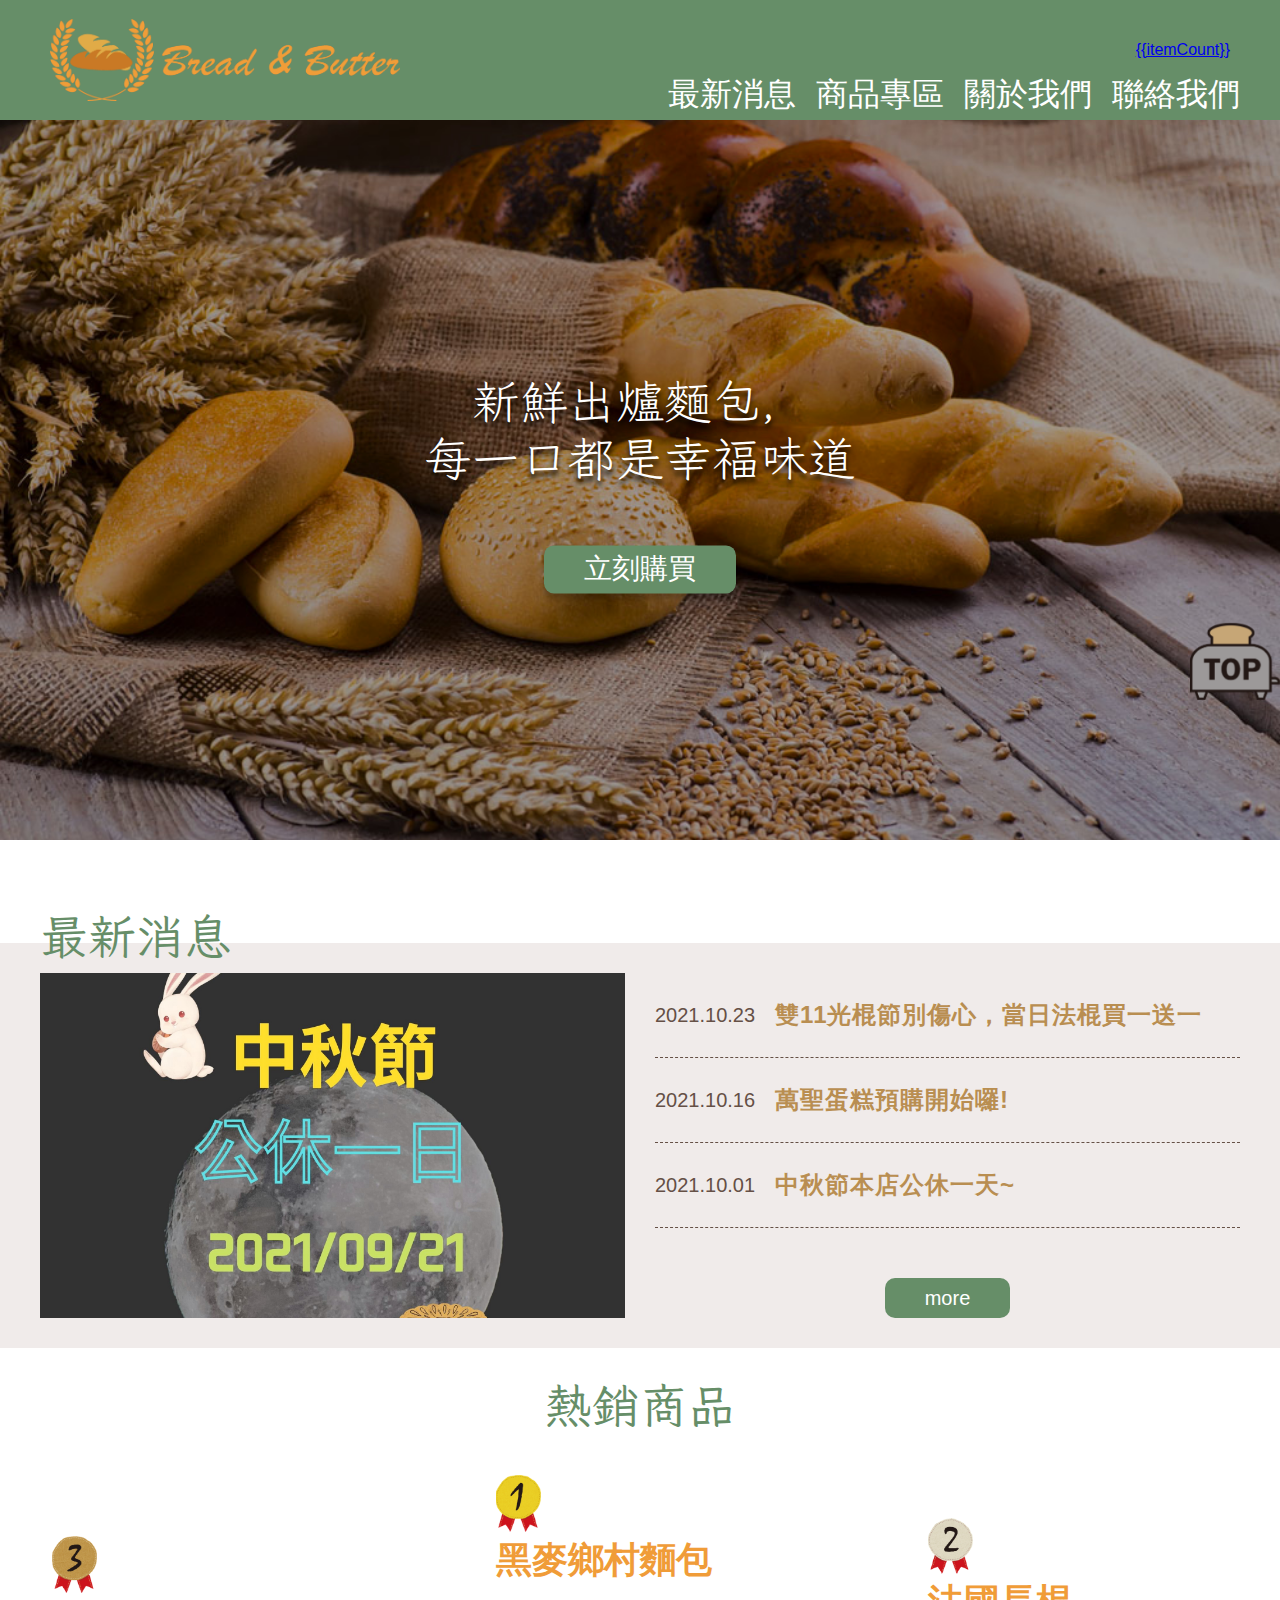
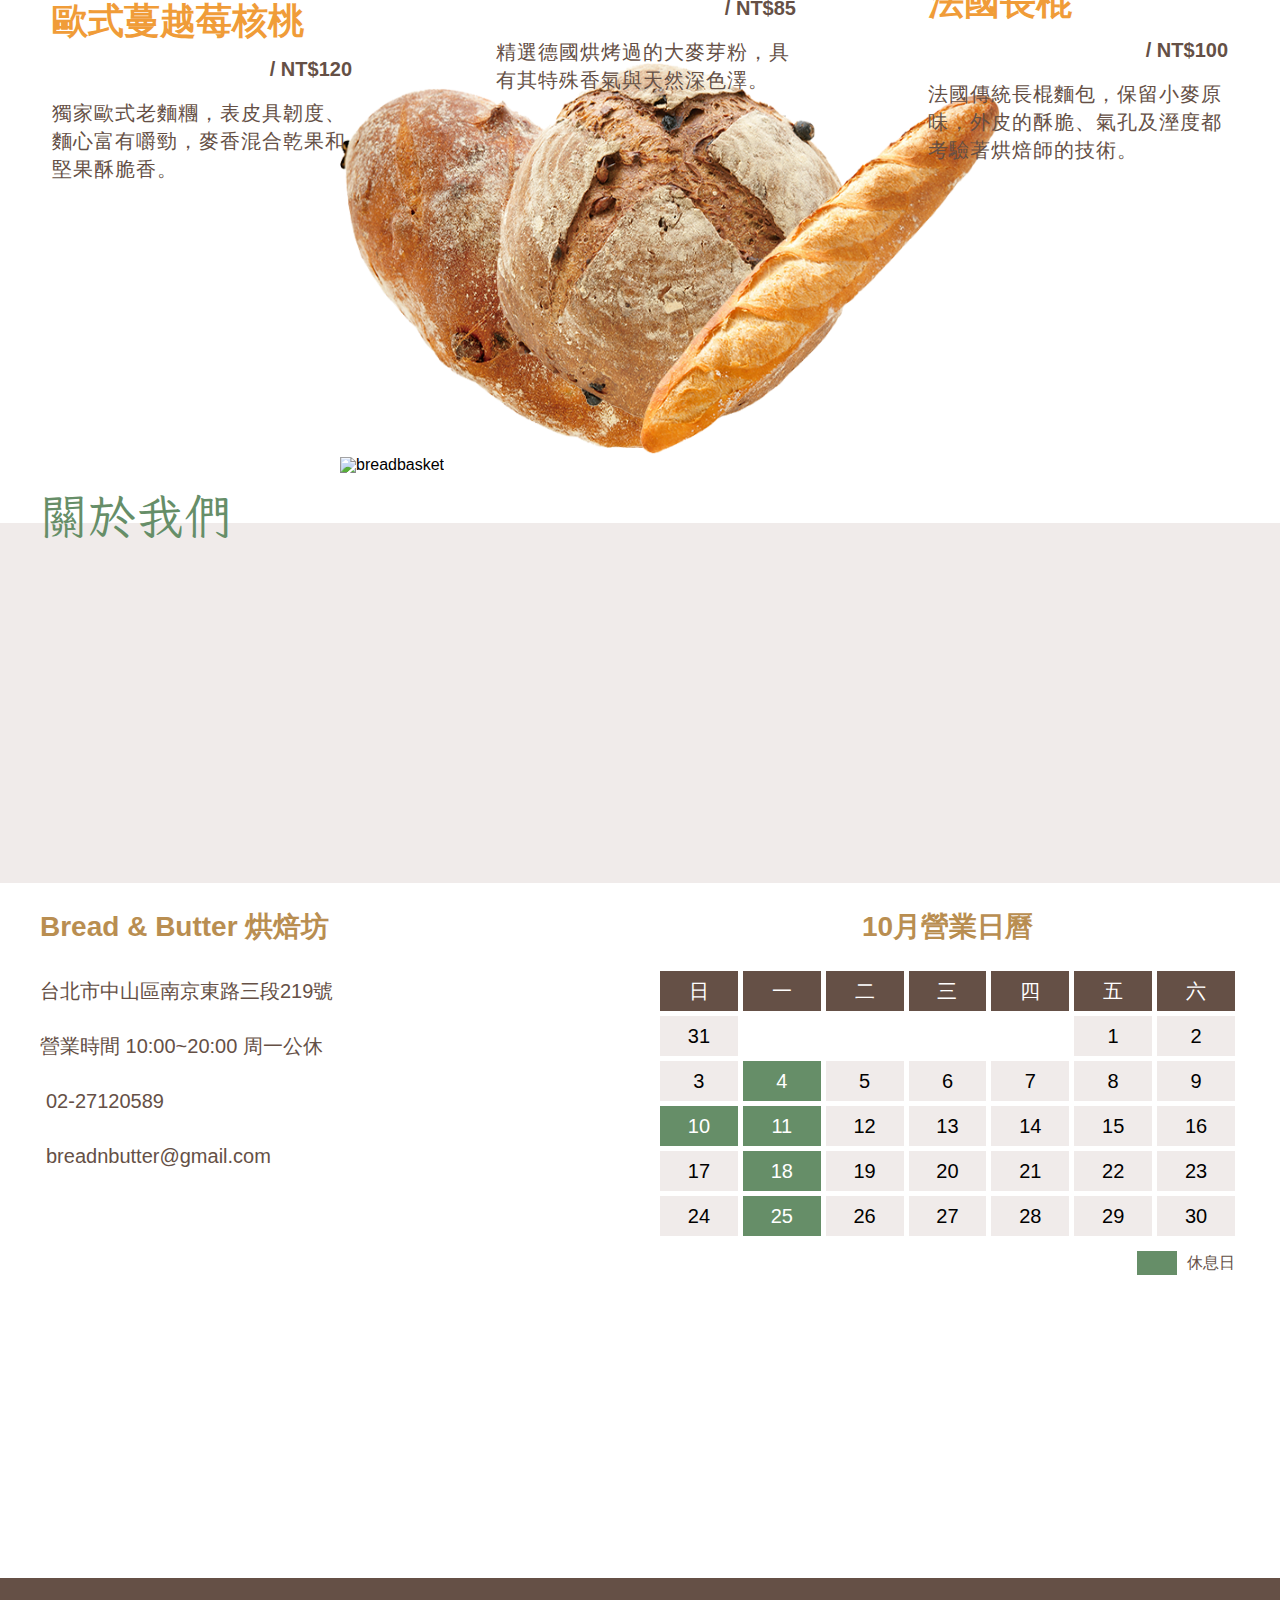
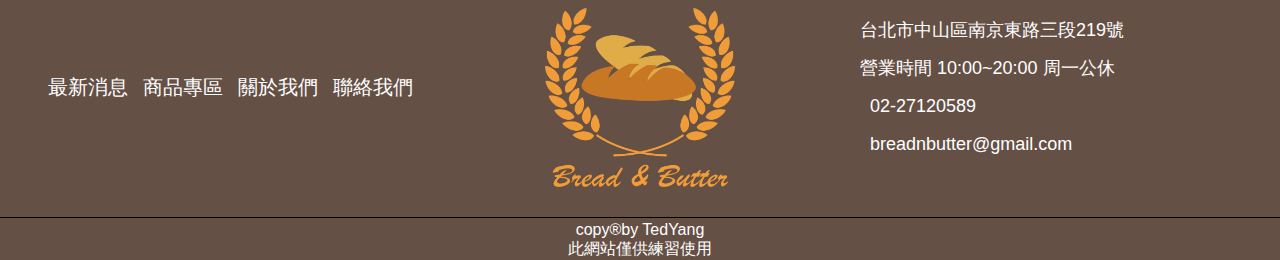
==== commit 3278d2b8: "首頁連結修正" ====
--- a/index.html
+++ b/index.html
@@ -14,10 +14,13 @@
     <link rel="stylesheet" href="./styles/header.css">
     <link rel="stylesheet" href="./styles/footer.css">
     <link rel="stylesheet" href="./styles/index.css">
+    <script src="./JS/index.js"></script>
+    <script src="https://cdnjs.cloudflare.com/ajax/libs/vue/2.6.14/vue.js" integrity="sha512-pSyYzOKCLD2xoGM1GwkeHbdXgMRVsSqQaaUoHskx/HF09POwvow2VfVEdARIYwdeFLbu+2FCOTRYuiyeGxXkEg==" crossorigin="anonymous" referrerpolicy="no-referrer"></script>
     <title>Bread&Butter烘焙坊 | 首頁</title>
 </head>
 <body>
-    <!-- header區域 -->
+<div id="app">
+        <!-- header區域 -->
     <input type="checkbox" id="menu_control">
     <header>
         <h1 class="logo">
@@ -25,7 +28,6 @@
                 <img src="./picture/logo/logo02.png" alt="Bread&Butter">
             </a>
         </h1>
-
         <!-- 漢堡 -->
         <label for="menu_control" class="menu_btn">
             <span></span>
@@ -50,11 +52,13 @@
             </ul>
             <div class="nav-icon">
                 <a href="./login.html"><i class="fas fa-user"></i></a>
-                <a href="#"><i class="fas fa-shopping-cart"></i></a>
+                <a href="./shopcart.html">
+                    <i class="fas fa-shopping-cart"></i>
+                    <div class="shopcart-alert" v-if="showNum">{{itemCount}}</div>
+                </a>
             </div>
         </nav>
     </header>
-
 
     <!-- slogan-banner區 -->
     <div class="banner" >
@@ -85,18 +89,24 @@
                         <div class="news-list">
                             <div class="news-title">
                                 <time datetime="2021-10-23">2021.10.23</time>
-                                <h3><a href="./news.html">雙11光棍節別傷心，當日法棍買一送一</a></h3>
-                                <i class="fas fa-caret-left"></i>
+                                <h3>
+                                    <a href="./news.html">雙11光棍節別傷心，當日法棍買一送一</a>
+                                    <i class="fas fa-caret-left"></i>
+                                </h3>
                             </div>
                             <div class="news-title">
                                 <time datetime="2021-10-16">2021.10.16</time>
-                                <h3><a href="./news.html">聖誕蛋糕預購開始囉!</a></h3>
-                                <i class="fas fa-caret-left"></i>
+                                <h3>
+                                    <a href="./news.html">萬聖蛋糕預購開始囉!</a>
+                                    <i class="fas fa-caret-left"></i>
+                                </h3>
                             </div>
                             <div class="news-title">
                                 <time datetime="2021-10-01">2021.10.01</time>
-                                <h3><a href="./news.html">中秋節本店公休一天~</a></h3>
-                                <i class="fas fa-caret-left"></i>
+                                <h3>
+                                    <a href="./news.html">中秋節本店公休一天~</a>
+                                    <i class="fas fa-caret-left"></i>
+                                </h3>
                             </div>
                         </div>
                         <a class="more" href="./news.html">more</a>
@@ -113,7 +123,7 @@
             <div class="basket">
                 <img src="./picture/hot-product/basket.png" alt="breadbasket">
             </div>
-            <ol class="hot-product-slides">
+            <div class="hot-product-slides">
                 <input type="radio" id="control-1" name="control" checked>
                 <input type="radio" id="control-2" name="control">
                 <input type="radio" id="control-3" name="control">
@@ -140,14 +150,13 @@
 
                 </div>
                 
-                <li class="hot-product-group">
+                <div class="hot-product-group">
                     <div class="txt txt3">
                         <div class="medal">
                             <img src="./picture/hot-product/medal1.png" alt="meadl">
                         </div>
                         <h3>
-                            <a href="#">黑麥鄉村麵包</a>
-                            <i class="fas fa-hand-point-up"></i>
+                            <a href="./product-content.html?id=3">黑麥鄉村麵包</a>
                         </h3>
                         <span>/ NT$85</span>
                         <p>精選德國烘烤過的大麥芽粉，具有其特殊香氣與天然深色澤。</p>
@@ -155,15 +164,15 @@
                     <div class="item item3">
                         <img src="./picture/hot-product/hot-bread3.png" alt="黑麥鄉村麵包">
                     </div>
-                </li>
-                <li class="hot-product-group">
+                </div>
+                <div class="hot-product-group">
                     <div class="txt txt1">
                         <div class="medal">
                             <img src="./picture/hot-product/medal2.png" alt="meadl">
                         </div>
                         <h3>
-                            <a href="./product-content.html">法國長棍</a>
-                            <i class="fas fa-hand-point-up"></i>
+                            <a href="./product-content.html?id=1">法國長棍</a>
+                            <!-- <i class="fas fa-hand-point-up"></i> -->
                         </h3>
                         <span>/ NT$100</span>
                         <p>法國傳統長棍麵包，保留小麥原味，外皮的酥脆、氣孔及溼度都考驗著烘焙師的技術。</p>
@@ -171,15 +180,15 @@
                     <div class="item item1">
                         <img src="./picture/hot-product/hot-bread1.png" alt="法國長棍">
                     </div>
-                </li>
-                <li class="hot-product-group">
+                </div>
+                <div class="hot-product-group">
                     <div class="txt txt2">
                         <div class="medal">
                             <img src="./picture/hot-product/medal3.png" alt="meadl">
                         </div>
                         <h3>
-                            <a href="#">歐式蔓越莓核桃</a>
-                            <i class="fas fa-hand-point-up"></i>
+                            <a href="./product-content.html?id=6">歐式蔓越莓核桃</a>
+                            <!-- <i class="fas fa-hand-point-up"></i> -->
                         </h3>
                         <span>/ NT$120</span>
                         <p>獨家歐式老麵糰，表皮具韌度、麵心富有嚼勁，麥香混合乾果和堅果酥脆香。</p>
@@ -187,8 +196,8 @@
                     <div class="item item2">
                         <img src="./picture/hot-product/hot-bread2.png" alt="歐式蔓越莓核桃">
                     </div>
-                </li>
-            </ol>
+                </div>
+            </div>
         </div>
     </section>
 
@@ -358,67 +367,36 @@
             <p>copy&reg;by TedYang<br>此網站僅供練習使用</p>
         </div>       
     </footer>
-
-
-    
-    <script type="text/javascript">
-    let newsIndex = 0;
-    function carousel() {
-        let newsPics = document.getElementsByClassName("news-pic");
-        let titPointers = document.getElementsByClassName("fa-caret-left");
-        let newsTitles = document.querySelectorAll(".news-title a");
-        for (let i = 0; i < newsPics.length; i++) {
-            newsPics[i].style.opacity = "0";  
-            titPointers[i].style.opacity="0";
-            titPointers[i].style.transform="translateX(18px)";
-            newsTitles[i].style.color="rgb(185, 142, 81)";
-        }
-        newsIndex++;
-        if (newsIndex > newsPics.length) {
-            newsIndex = 1;
-            newsPics[newsIndex-1].style.opacity = "1";
-            titPointers[newsIndex-1].style.opacity = "1";
-            titPointers[newsIndex-1].style.transform="translateX(5px)";
-            titPointers[newsIndex-1].style.transition="transform 0.5s"
-            newsTitles[newsIndex-1].style.color="rgb(240, 156, 56)";
-        }else{
-            newsPics[newsIndex-1].style.opacity = "1";
-            titPointers[newsIndex-1].style.opacity = "1";
-            titPointers[newsIndex-1].style.transform="translateX(5px)";
-            titPointers[newsIndex-1].style.transition="transform 0.5s"
-            newsTitles[newsIndex-1].style.color="rgb(240, 156, 56)";
-        }
-        setTimeout(carousel, 2500);
-    }
-
-    function fadeIn(){
-        let aboutTxt = document.querySelector(".about-txt");
-        let aboutPic = document.querySelector(".about-pic");
-        if(document.documentElement.scrollTop > 1650){
-            aboutTxt.style.left = "0";
-            aboutTxt.style.opacity = "1";
-            aboutPic.style.left = "0";
-            aboutPic.style.opacity="1";
-        }else{
-            aboutTxt.style.left = "-50%";
-            aboutTxt.style.opacity = "0";
-            aboutPic.style.left = "-50%";
-            aboutPic.style.opacity="0";
-        }
-    }
-
-    function goTop(){
-        document.body.scrollTop = 0;
-        document.documentElement.scrollTop = 0;
-    }
-
-    function init(){
-        document.querySelector(".pagetop").onclick = goTop;
-        carousel();
-        window.onscroll = fadeIn;
-    }
-
-    window.addEventListener("load", init, false);
-    </script>
+</div> 
+<script>
+    Vue.config.devtools = true;
+    new Vue({
+        el: '#app',
+        data: {   
+            shopCartList:[],
+            itemCount:"",
+        },
+        computed:{
+            showNum(){
+                this.itemCount = this.shopCartList.length;
+                if(this.itemCount == 0){
+                    return false;
+                }else{
+                    return true;
+                }
+            },
+        },
+        mounted() {
+            let storage =  JSON.parse(localStorage.getItem("shopCartList"));
+            if(storage == null){
+                this.shopCartList = [];
+                this.itemCount = 0;
+            }else{
+                this.shopCartList = storage;
+                this.itemCount = this.shopCartList.length;
+            }
+        },
+    });
+</script>
 </body>
 </html>